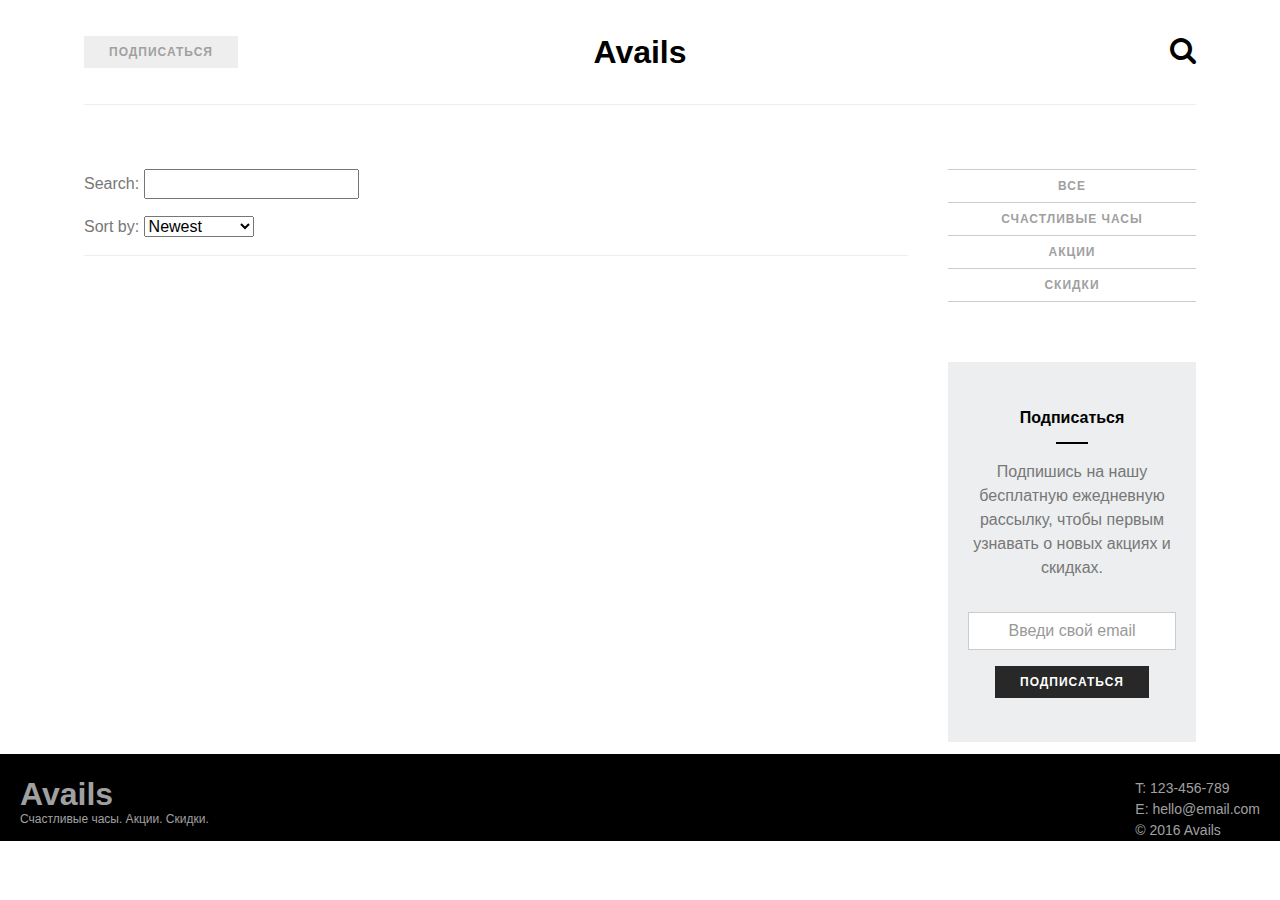
==== index.html @ d894968c "add angular, not working" ====
<!DOCTYPE html>
<html ng-app="availApp">
<head>
    <meta charset="utf-8">
    <link rel="stylesheet" href="css/normalize.css" type="text/css"/>
    <meta http-equiv="X-UA-Compatible" content="IE=edge">
    <meta name="viewport" content="width=device-width, initial-scale=1">
    <script src="bower_components/jquery/dist/jquery.js"></script>
    <script src="bower_components/angular/angular.js"></script>
    <script src="bower_components/angular-animate/angular-animate.js"></script>
    <script src="bower_components/angular-resource/angular-resource.js"></script>
    <script src="bower_components/angular-route/angular-route.js"></script>
    <script src="app.module.js"></script>
    <script src="app.config.js"></script>
    <!--<script src="app.animations.js"></script>-->
    <script src="core/core.module.js"></script>
    <script src="core/avail/avail.module.js"></script>
    <script src="core/avail/avail.service.js"></script>
    <script src="avail-list/avail-list.module.js"></script>
    <script src="avail-list/avail-list.component.js"></script>
    <script src="avail-detail/avail-detail.module.js"></script>
    <script src="avail-detail/avail-detail.component.js"></script>
    <script src="js/sticky_kit.js"></script>
    <title>Avails</title>
    <link rel="stylesheet" href="css/font-awesome.css" type="text/css">
    <link rel="stylesheet" href="css/style.css" type="text/css"/>
    <link rel="stylesheet" href="css/components.css" type="text/css">
    <script type="text/javascript" src="js/script.js"></script>
</head>
<body>



<div class="view-container">
    <div ng-view class="view-frame"></div>
</div>

<div class="site-search clearfix" id="search">
    <button type="button" class="close"></button>
    <div class="form-container">
        <div class="container">
            <div class="row">
                <form role="search" method="get" class="search-form">
                    <div class="input-group">
                        <input type="search" class="search-field" placeholder="Введите запрос" required>
                        <span class="input-group-btn">
                            <button type="submit" class="btn btn-primary btn-effect">
                                <span>Поиск</span>
                                <span><i class="fa fa-search fa-lg"></i></span>
                            </button>
                        </span>
                    </div>
                </form>
                <p>Введите ключевые слова для поиска и нажмите Enter</p>
            </div>
        </div>
    </div>
</div>

</body>
</html>
---- css/style.css ----
@import url(https://fonts.googleapis.com/css?family=Open+Sans:400,300,600,700&subset=latin,cyrillic);

body, html {
    font-family: 'Open Sans', sans-serif;
    font-size: 16px;
    font-weight: 400;
    line-height: 1.5;
    color: #777;
    margin: 0;
}

img {
    width: 100%;
    height: auto;
}

* {
    box-sizing: border-box;
}

.clearfix:before,
.clearfix:after {
    content: " "; /* 1 */
    display: table; /* 2 */
}

.clearfix:after {
    clear: both;
}

.header-list {
    display: block;
    list-style: none;
    margin: 36px 0;
    padding: 0;
    vertical-align: middle;
}

.header-list .subscribe, .header-list .site-search {
    display: inline-block;
    float: left;
    width: 50%;
    margin: 0;
}

.header-list .subscribe {
    text-align: left;
}

.header-list .site-search {
    text-align: right;

}

.header-list .site-description {
    display: none;
    float: left;
    width: 50%;
    margin: 0;
}

.header-list .site-description h2, div.site-description h2 {
    margin: 0;
    color: #000;
    font-weight: 700;
    font-size: 32px;
    line-height: 1;
}

div.site-description {
    display: block;
    margin: 0 auto;
}

.site-content, .site-header {
    margin: 20px auto 0;
    width: 90%
}

.container {
    padding: 0 20px;
}

.page-content {
    margin: 0 -20px;
}

.main {
    position: relative;
    min-height: 1px;
    padding: 0 20px;
    width: 100%;
    z-index: 1;
}

.main .post-archive {}
.main .post-archive-standart {}

.post-archive .post-standart {
    margin-bottom: 48px;
    border-bottom: 1px #eceeef solid;
    list-style: none;
}

.post-archive .post-standart, .header-content {
    display: block;
    text-align: center;
}

.post-standart h2 {
    font-weight: 700;
    font-size: 36px;
    line-height: 1;
    letter-spacing: -3px;
    color: #000;
    margin-bottom: 24px;
}

.post-standart h2:after {
    content: '';
    display: block;
    height: 2px;
    width: 48px;
    background: #000;
    margin: 16px auto 0;
}

.post-standart a {
    text-decoration: none;
    color: #000;
}

.post-standart .btn-primary, .post-standart .btn-primary:hover {
    color: #eee;
}

.post-standart a:hover {
    color: #888;
}

.post-header {}

.post-categories {
    font-family: 'Open Sans', sans-serif;
    font-weight: 400;
    font-size: 12px;
    line-height: 1.5;
    text-transform: uppercase;
    color: #A0A0A0;
    list-style: none;
    margin-bottom: 24px;
}

.post-categories li {
    display: inline-block;
}

.post-categories::before {
    content: '';
    vertical-align: middle;
    display: inline-block;
    width: 40px;
    margin-left: 8px;
    margin-right: 12px;
    height: 1px;
    background: #eceeef;
}

.post-meta {
    list-style: none;
    padding: 0;
    font-weight: 400;
    font-size: 12px;
    line-height: 1.5;
    text-transform: uppercase;
    color: #A0A0A0;
}

.post-meta li {
    display: inline-block;
}

.post-meta li:not(:last-child):after {
    content: '\b7';
    margin: 0 8px;
}

.post-meta .views-text {
    display: none;
}

.post-meta i {
    display: inline;
}

.post-media {
    position: relative;
    margin: 48px 0;
}

.post-description {}

.post-footer {}
.post-share {
    display: inline-block;
    line-height: 1;
}

.post-share .title-share {
    display: inline-block;
    margin: 0 16px 0;
    color: #bababa;
    text-transform: uppercase;
    letter-spacing: 1px;
}

.post-share .title-share span {
    margin-right: 16px;
}

.post-share .share-buttons {
    display: inline-block;
    list-style-type: none;
    padding: 0;
    margin: 0 0 48px 0;
}

.post-share .share-buttons a:hover {
    color: #000;
}

.post-share .share-buttons li {
    display: inline-block;
    margin-right: 16px;
}

.post-share .share-buttons a {
    color: #bababa;

}

.sidebar {
    display: block;
    position: relative;
    min-height: 1px;
    padding: 0 20px;
    width: 100%;

}

.sidebar .filter-list {
    display: block;
    list-style: none;
    text-align: left;
    margin: 0 0 24px;
    padding: 0;
}

.sidebar .filter-list li {
    width: 100%;
    display: inline-block;
}

.sidebar .filter-list li {
    border-top: 1px solid #ccc;
}

.sidebar .filter-list li:last-child {
    border-bottom: 1px solid #ccc;
}



.subscribe-widget {
    display: none;
    background-color: #eceeef;
    text-align: center;
    padding: 44px 20px;
    margin: 60px 0;
}

.subscribe-widget .widget-title h4 {
    font-weight: 600;
    color: #000;
    text-transform: capitalize;
    margin: 0 auto 16px;
}

.subscribe-widget .widget-title h4:after {
    content: '';
    height: 2px;
    width: 32px;
    display: block;
    background-color: #000;
    margin: 12px auto 0px;
}

.subscribe-widget .widget-content {
    margin: 16px auto;
}

.subscribe-widget .widget-content p {
    font-size: 16px;
    font-weight: 400;
    line-height: 1.5;
    margin-bottom: 32px;
}


.site-footer {
    background-color: #000;
    color: #A0A0A0;
    margin-top: -48px;
}

.site-footer .footer-wrapper {
    display: block;

    padding: 24px 0 0;
}

.site-footer .site-logo {
    margin: 0;
    padding: 0;
    display: inline-block;
}

.site-footer .site-logo h2 {
    font-size: 32px;
    line-height: 1;
    font-weight: 700;
    color: #A0A0A0;
    padding: 0;
    margin: 0;
}

.site-footer .site-logo p {
    padding: 0;
    margin: 0;
    font-size: 12px;
}

.site-footer .contact-info {
    float: right;
    display: block;
}

.site-footer .contact-info .contact-list {
    padding: 0;
    margin: 0;
    list-style: none;
    font-size: 14px;
}

.footer-subscribe {
    display: block;
    padding: 48px 0;
    text-align: center;
}

.footer-subscribe .subscribe-container {
    padding: 0 0 48px;
    margin: 0 auto;
    border-bottom: 1px solid #777;
}

.footer-subscribe h2 {
    color: #fff;
    font-weight: 700;
    font-size: 32px;
    line-height: 1;
    text-transform: capitalize;
}

.footer-subscribe .subscribe-message {
    font-size: 18px;
    margin: 0 auto 16px;
}

.input-group {
    position: relative;
    display: block;
    margin-top: 32px;
}

.input-group .form-control {
    width: 56%;
    max-width: 290px;
}

.input-group-btn button {
    margin-left: -4px;
    line-height: 25px;
}

.footer-subscribe button.btn-effect:hover span:last-child {
    transform: translateY(-150%) translateX(-50%);
}

#search {
    position: fixed;
    top: 0;
    right: 0;
    bottom: 0;
    left: 0;
    background: white;
    -webkit-animation: fade-zoom-in .3s forwards;
    -o-animation: fade-zoom-in .3s forwards;
    animation: fade-zoom-in .3s forwards;
    display: none;
    z-index: 9999;
    -webkit-backface-visibility: hidden;
}

#search .close {
    position: fixed;
    font-size: 28px;
    top: 48px;
    right: 48px;
    opacity: 1;
    border: none;
    background: transparent;
    color: black;
    text-shadow: none;
}

#search .close:after {
    content: '\f00d';
    font-family: 'FontAwesome';
}

#search.open {
    display: block;
}

#search .form-container {
    position: fixed;
    left: 0;
    right: 0;
    top: 40%;
    margin-top: -32px;
}

#search input[type="search"] {
    color: #000;
    background: transparent;
    font-size: 32px;
    border: none;
    width: 100%;
    padding: 8px 12px;
    overflow: hidden;
    outline: none;
    max-width: 560px;
}

input::-webkit-input-placeholder {
    color: #000000;
    text-align: center;
}
input::-moz-placeholder { /* Firefox 19+ */
    color: #000000;
    text-align: center;
}
input:-ms-input-placeholder {
    color: #000000;
    text-align: center;
}
input:-moz-placeholder { /* Firefox 18- */
    color: #000000;
    text-align: center;
}


button.close {
    padding: 0;
    cursor: pointer;
    -webkit-appearance: none;
}

.close {
    float: right;
    font-weight: 700;
    line-height: 1;

}

.row {
    text-align: center;
}

.site-search .input-group button {
    position: absolute;
    display: none;
}

@media (min-width: 768px) {

    .header-list .site-description {
        display: inline-block;
    }

    div.site-description {
        display: none;
    }

    .header-list .subscribe, .header-list .site-search {
        width: 25%;
    }

    .sidebar .filter-list {
        margin: 0 0 24px;
    }

    .post-standart h2 {
        font-size: 48px;
    }

    .post-meta .views-text {
        display: inline;
    }

    .post-meta i {
        display: none;
    }

    .sidebar .filter-list li {
        width: 25%;
        float: left;
        border: 1px solid #ccc;
    }

    .sidebar .filter-list li:not(:last-child) {
        border-right: none;
    }

    .sidebar .filter-list a {
        padding-left: 0;
        padding-right: 0;
    }
}

@media (min-width: 992px) {
    #search input[type="search"] {
        font-weight: 700;
        font-size: 68px;
        letter-spacing: -4px;
    }
}

@media (min-width: 1200px) {

    .header-content {
        margin-bottom: 48px;
        border-bottom: 1px #eceeef solid;
    }

    .subscribe-widget {
        display: block;
    }

    .sidebar {
        display: inline-block;
        position: relative;
        width: 25%;
    }

    .sidebar .sidebar-wrapper {
        border: none;
        margin: 16px auto;
        background: white;
    }

    .sidebar .filter-list li {
        width: 100%;
        float: none;
        border-right: none;
        border-left: none;
    }

    .sidebar .filter-list li:not(:last-child) {
        border-bottom: none;
    }

    .main {
        float: left;
        width: 75%;
    }

    .footer-subscribe {
        display: none;
    }
}
---- css/components.css ----
html {
    -ms-text-size-adjust: 100%;
    -webkit-text-size-adjust: 100%;
}

body {
    margin: 0;
}

a {
    background-color: transparent;
}

a:active,a:hover {
    outline: 0;
}

@media print {
    *,:after,:before {
        text-shadow: none !important;
        box-shadow: none !important;
    }

    a,a:visited {
        text-decoration: underline;
    }
}

html {
    box-sizing: border-box;
}

*,:after,:before {
    box-sizing: inherit;
}

@-moz-viewport {
    width: device-width;
}

@-ms-viewport {
    width: device-width;
}

@-o-viewport {
    width: device-width;
}

@-webkit-viewport {
    width: device-width;
}

@viewport {
    width: device-width;
}

html {
    font-size: 16px;
    -webkit-tap-highlight-color: transparent;
}

body {
    font-family: Helvetica Neue,Helvetica,Arial,sans-serif;
    font-size: 1rem;
    line-height: 1.5;
    color: #777;
    background-color: #fff;
}

a {
    color: #06f;
}

a,a:focus,a:hover {
    text-decoration: none;
}

a:focus,a:hover {
    color: #000;
}

a:focus {
    outline: thin dotted;
    outline: 5px auto -webkit-focus-ring-color;
    outline-offset: -2px;
}

a {
    touch-action: manipulation;
}

.form-control::placeholder {
    color: #999;
    opacity: 1;
}

.form-control:focus {
    border: 1px solid #777 !important;
    outline: none;
}

.email {
    width: 100%;
    font-size: 16px;
    line-height: 1.5;
    padding: 6px 12px;
    color: #777;
    background-color: #fff;
    border: 1px solid #ccc;
}

.btn {
    display: inline-block;
    font-weight: 400;
    text-align: center;
    white-space: nowrap;
    vertical-align: middle;
    cursor: pointer;
    user-select: none;
    border: 1px solid transparent;
    padding: .375rem 1.5rem;
    font-size: 1rem;
    line-height: 1.5;
}

.btn:active:focus,.btn:focus {
    outline: thin dotted;
    outline: 5px auto -webkit-focus-ring-color;
    outline-offset: -2px;
}

.btn:focus,.btn:hover {
    text-decoration: none;
}

.btn:active {
    background-image: none;
    outline: 0;
}

.btn:disabled {
    cursor: not-allowed;
    opacity: .65;
}

.btn-primary {
    color: #fff;
    background-color: #282828;
    border-color: #06f;
    letter-spacing: 1px;
    text-transform: uppercase;
    font-size: 12px;
    font-weight: 600;
}

.btn-primary:focus,.btn-primary:hover {
    color: #fff;
    background-color: #000;
    border-color: #004ec2;
}

.btn-primary:active {
    color: #fff;
    background-color: #000;
    border-color: #004ec2;

}

.btn-primary:active:focus,.btn-primary:active:hover {
    color: #fff;
    background-color: #000;
    border-color: #003380;
}

.btn-primary:disabled:focus,.btn-primary:disabled:hover {
    background-color: #06f;
    border-color: #06f;
}

.btn-secondary {
    color: #a0a0a0;
    background-color: #eee;
    border-color: #ccc;
    letter-spacing: 1px;
    text-transform: uppercase;
    font-size: 12px;
    font-weight: 600;
}

.btn-secondary:focus,.btn-secondary:hover {
    color: #2c2f30;
    background-color: #e6e6e6;
    border-color: #adadad;
}

.btn-secondary:active {
    color: #2c2f30;
    background-color: #e6e6e6;
    border-color: #adadad;
    background-image: none;
}

.btn-secondary:active:focus,.btn-secondary:active:hover {
    color: #2c2f30;
    background-color: #d4d4d4;
    border-color: #8c8c8c;
}

.btn-secondary:disabled:focus,.btn-secondary:disabled:hover {
    background-color: #fff;
    border-color: #ccc;
}

.btn-search {
    color: #000;
    font-size: 28px;
    padding: 8px 12px;
    line-height: 1;
    margin-right: -12px;
}

.btn-search:hover {
    color: #A0A0A0;
}


.filter-btn {
    color: #a0a0a0;
    background-color: #fff;
    letter-spacing: 1px;
    text-transform: uppercase;
    font-size: 12px;
    font-weight: 600;
    width: 100%;
    position: relative;
}

.filter-btn:hover {
    left: 0;
    background-color: #eee;
    color: #2c2f30;
    transition: all .5s ease;
}

.filter-btn:focus {
    background-color: #e6e6e6;
}

.filter-btn:active {
    background-color: #d4d4d4;
}


a {
    -webkit-transition: all .2s ease;
    -o-transition: all .2s ease;
    transition: all .2s ease;
}


.btn {
    border-color: transparent;
}

.btn:focus,
.btn:hover {
    border-color: transparent;
}

.btn-effect {
    border-color: transparent;
    overflow: hidden;
    display: inline-block;
    position: relative;
}

.btn-effect span {
    display: block;
    -webkit-transition: all .2s ease;
    -o-transition: all .2s ease;
    transition: all .2s ease;
}

.btn-effect span:first-child {
    -webkit-transform: translate(0);
    -ms-transform: translate(0);
    -o-transform: translate(0);
    transform: translate(0);
}

.btn-effect span:last-child {
    -webkit-transform: translateY(200%) translateX(-50%);
    -ms-transform: translateY(200%) translateX(-50%);
    -o-transform: translateY(200%) translateX(-50%);
    transform: translateY(200%) translateX(-50%);
    position: absolute;
    left: 50%;
}

.btn-effect:hover span:first-child {
    -webkit-transform: translateY(-200%);
    -ms-transform: translateY(-200%);
    -o-transform: translateY(-200%);
    transform: translateY(-200%);
}

.btn-effect:hover span:last-child {
    -webkit-transform: translateY(-100%) translateX(-50%);
    -ms-transform: translateY(-100%) translateX(-50%);
    -o-transform: translateY(-100%) translateX(-50%);
    transform: translateY(-100%) translateX(-50%);
}

.btn-effect .icon {
    font-size: 1rem;
    display: inline-block;
    vertical-align: middle;
}

::-moz-selection {
    background: #2c2f30;
    color: white;
}

::selection {
    background: #2c2f30;
    color: white;
}

::-moz-selection {
    background: #2c2f30;
    color: white;
}

.post-more {
    margin: 2rem 0;
}
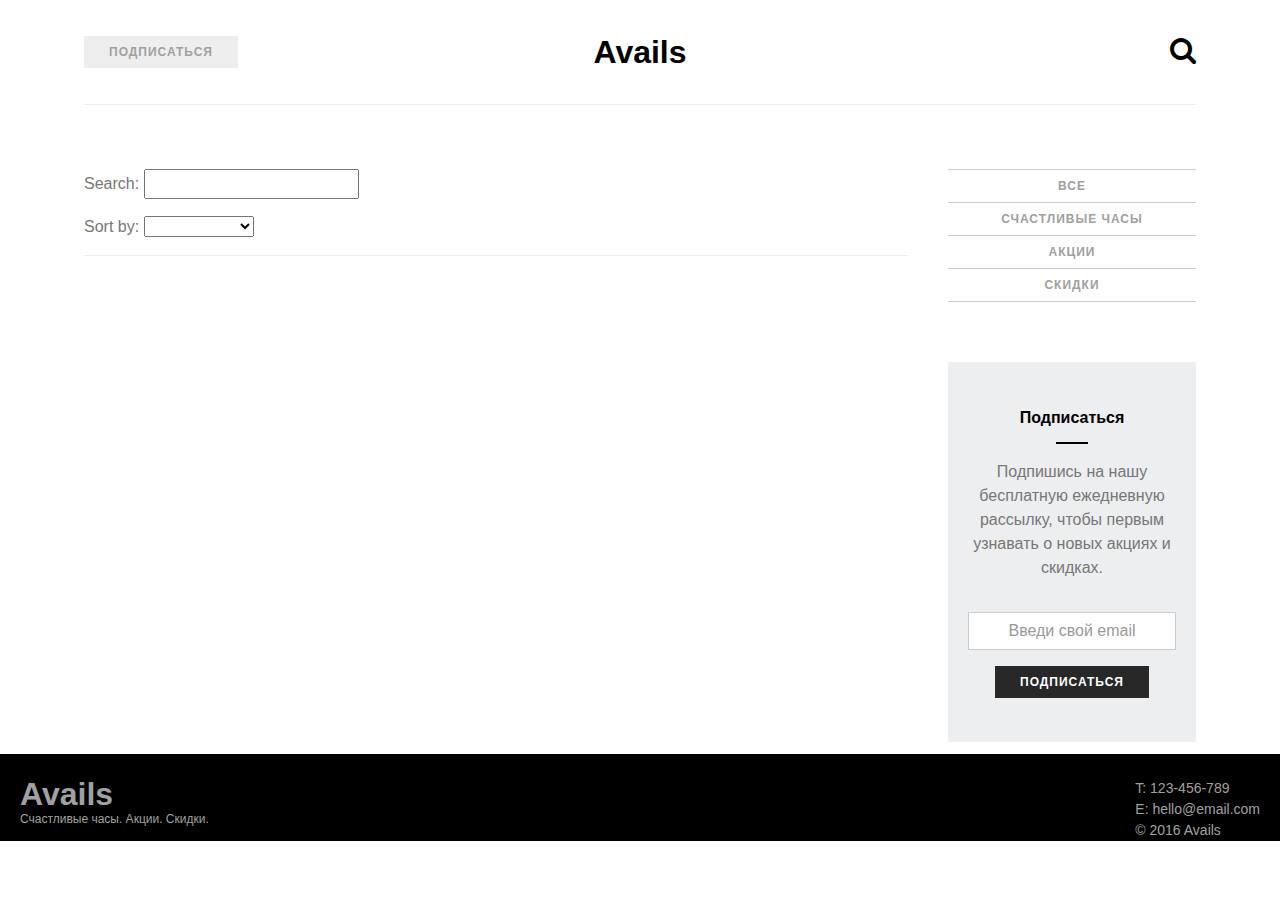
==== commit 199920a7: "still not working" ====
--- a/index.html
+++ b/index.html
@@ -29,11 +29,150 @@
 </head>
 <body>
 
-
-
-<div class="view-container">
-    <div ng-view class="view-frame"></div>
+<div class="container-fluid">
+    <header class="site-header">
+        <div class="container">
+            <div class="header-content">
+                <div class="site-description">
+                    <div>
+                        <a href="#">
+                            <h2>Avails</h2>
+                        </a>
+                    </div>
+                </div>
+                <ul class="header-list clearfix">
+                    <li class="subscribe">
+                        <div>
+                            <a href="#" class="btn btn-secondary btn-effect">
+                                <span>Подписаться</span>
+                                <span><i class="fa fa-envelope-o fa-lg"></i></span>
+                            </a>
+                        </div>
+                    </li>
+                    <li class="site-description">
+                        <div>
+                            <a href="#">
+                                <h2>Avails</h2>
+                            </a>
+                        </div>
+                    </li>
+                    <li class="site-search">
+                        <div>
+                            <a href="#search" class="btn-search">
+                                <i class="fa fa-search"></i>
+                            </a>
+                        </div>
+                    </li>
+                </ul>
+
+            </div>
+        </div>
+    </header>
+
+
+    <div class="site-content">
+        <div class="container">
+            <div class="page-content clearfix">
+                <div class="sidebar" style="z-index: 2">
+                    <div class="sidebar-wrapper" style="background: white;">
+                        <ul class="filter-list clearfix">
+                            <li>
+                                <a href="#" class="btn filter-btn">Все</a>
+                            </li>
+                            <li>
+                                <a href="#" class="btn filter-btn">Счастливые часы</a>
+                            </li>
+                            <li>
+                                <a href="#" class="btn filter-btn">Акции</a>
+                            </li>
+                            <li>
+                                <a href="#" class="btn filter-btn">Скидки</a>
+                            </li>
+                        </ul>
+                        <div class="subscribe-widget">
+                            <div class="widget-title">
+                                <h4>Подписаться</h4>
+                            </div>
+                            <form method="post">
+                                <div class="widget-content">
+                                    <p>Подпишись на нашу бесплатную ежедневную рассылку, чтобы первым узнавать о новых акциях и скидках.</p>
+                                    <input type="text" class="form-control email" placeholder="Введи свой email">
+                                </div>
+                                <button type="submit" class="btn btn-primary btn-effect">
+                                    <span>Подписаться</span>
+                                    <span><i class="fa fa-envelope-o fa-lg"></i></span>
+                                </button>
+                            </form>
+                        </div>
+                    </div>
+                </div>
+                <div class="main">
+                    <div class="post-archive">
+                        <div class="post-archive-standart">
+                            <p>
+                                Search:
+                                <input ng-model="$ctrl.query" />
+                            </p>
+
+                            <p>
+                                Sort by:
+                                <select ng-model="$ctrl.orderProp">
+                                    <option value="name">Alphabetical</option>
+                                    <option value="age">Newest</option>
+                                </select>
+                            </p>
+
+
+                            <div class="view-container">
+                                <div ng-view class="view-frame"></div>
+                            </div>
+
+                        </div>
+                    </div>
+                </div>
+
+            </div>
+        </div>
+    </div>
+
+    <footer class="site-footer">
+        <div class="container">
+            <div class="footer-subscribe">
+                <div class="subscribe-container">
+                    <h2>Подписаться</h2>
+                    <p class="subscribe-message">Подпишись на нашу бесплатную ежедневную рассылку, чтобы первым узнавать о
+                        новых акциях и скидках. Никакого спама, только лучшие предложения.</p>
+                    <form method="post">
+                        <div class="input-group">
+                            <input type="text" class="form-control email" placeholder="Введи свой email">
+                            <span class="input-group-btn">
+                            <button type="submit" class="btn btn-primary btn-effect">
+                                <span>Подписаться</span>
+                                <span class="fa fa-envelope-o fa-lg"></span>
+                            </button>
+                        </span>
+                        </div>
+                    </form>
+                </div>
+            </div>
+            <div class="footer-wrapper clearfix">
+                <div class="site-logo">
+                    <h2>Avails</h2>
+                    <p>Счастливые часы. Акции. Скидки.</p>
+                </div>
+                <div class="contact-info">
+                    <ul class="contact-list">
+                        <li>T: 123-456-789</li>
+                        <li>E: hello@email.com</li>
+                        <li>&copy; 2016 Avails</li>
+                    </ul>
+                </div>
+            </div>
+        </div>
+    </footer>
 </div>
+
+
 
 <div class="site-search clearfix" id="search">
     <button type="button" class="close"></button>
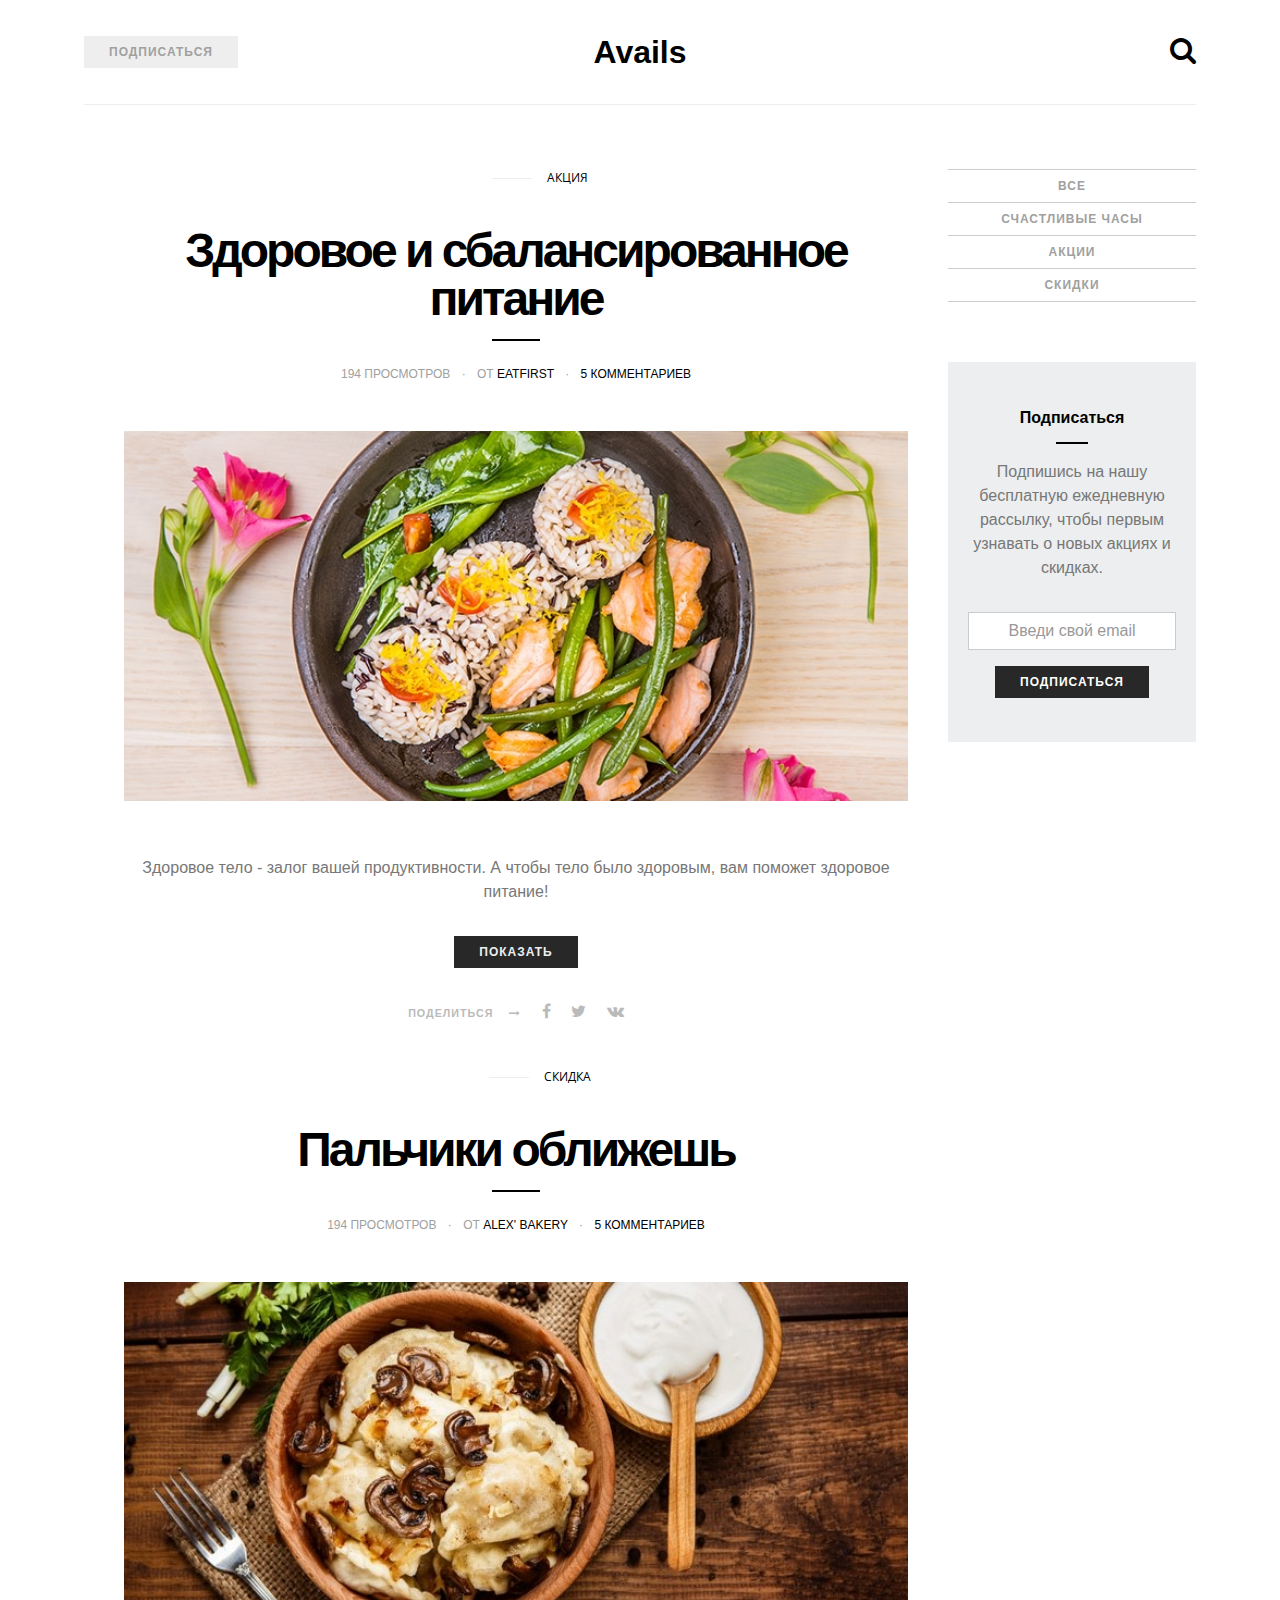
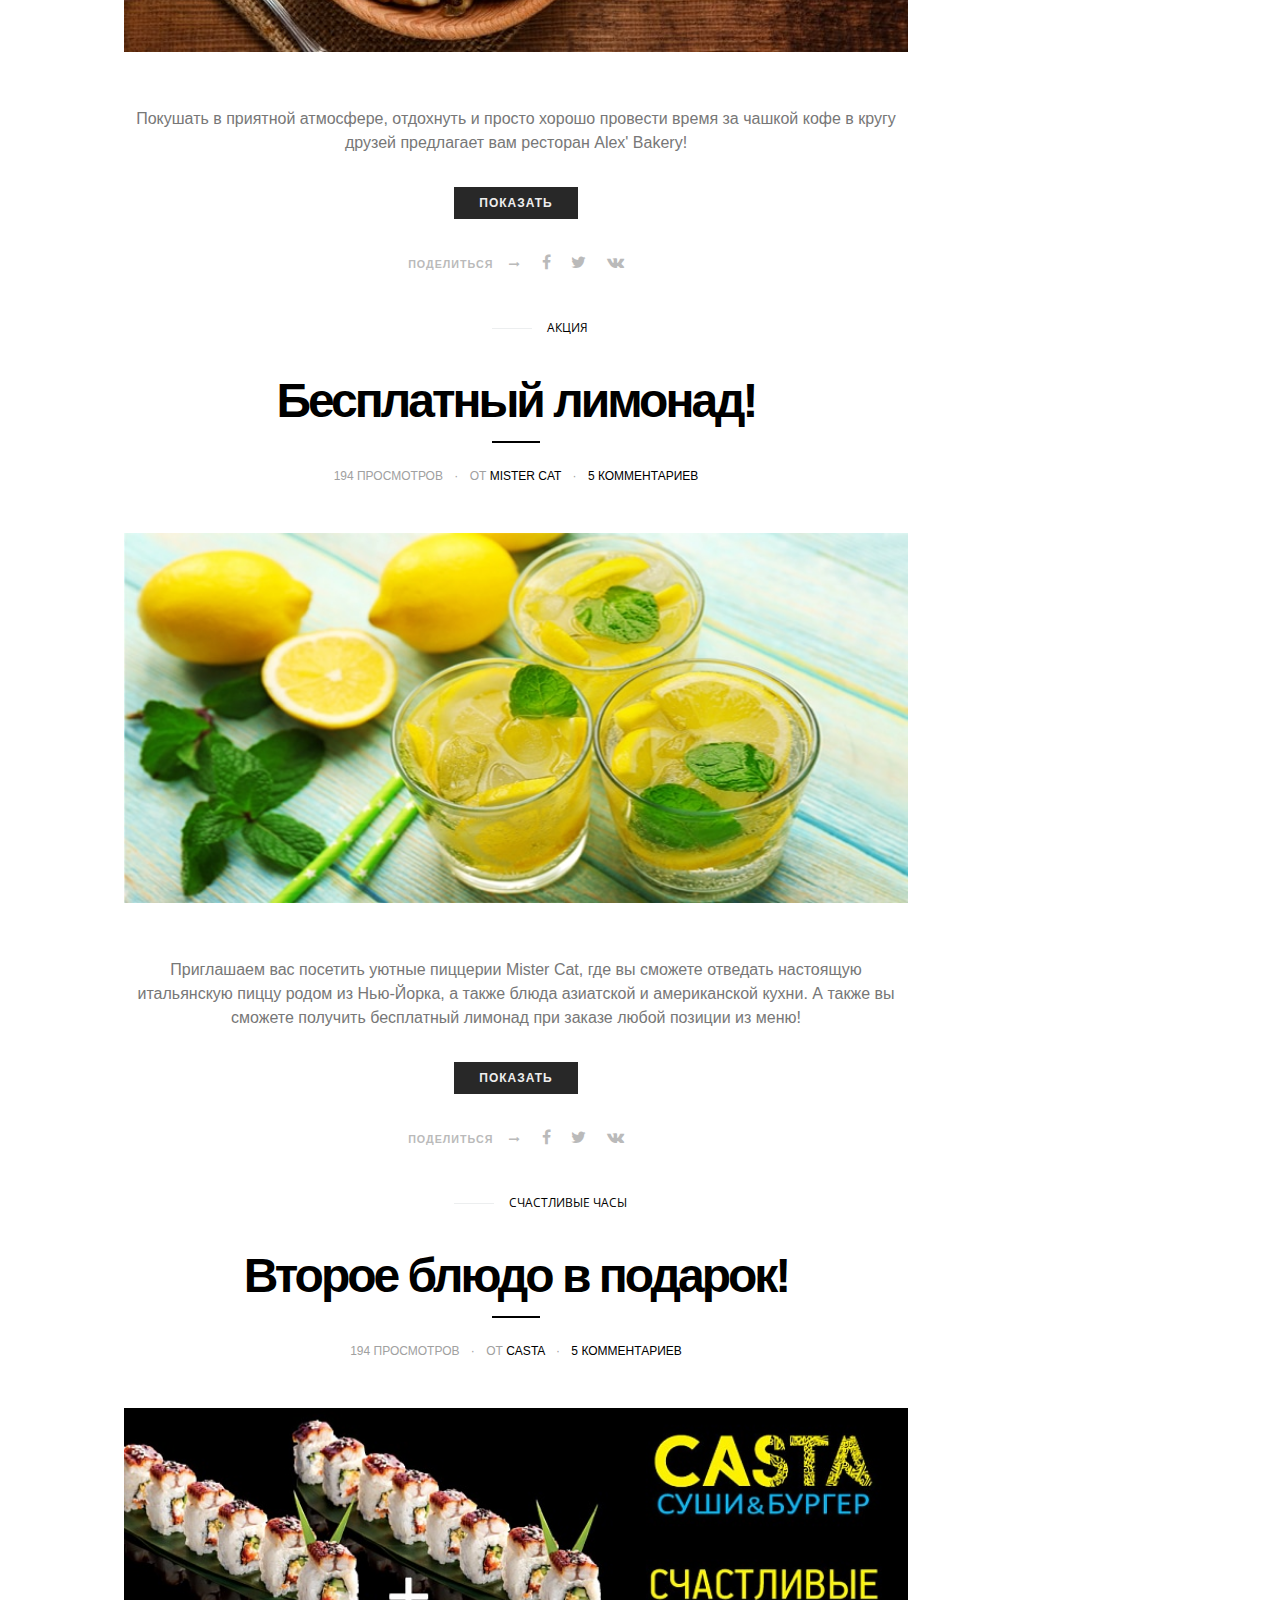
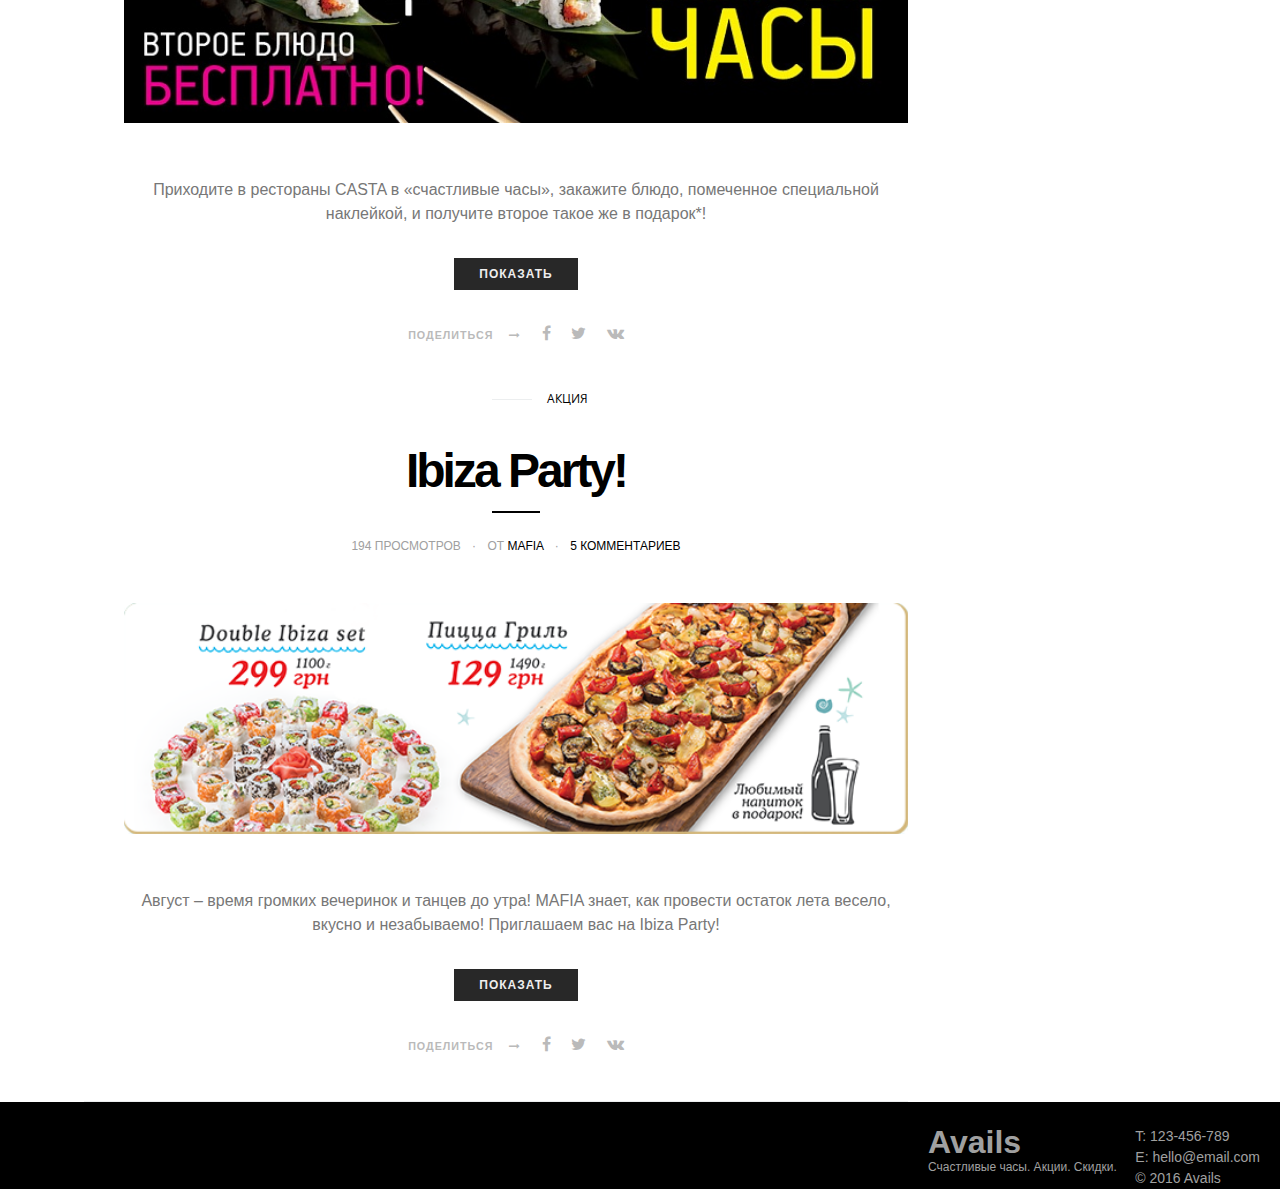
==== commit 94a936f6: "its working, miracle" ====
--- a/index.html
+++ b/index.html
@@ -29,148 +29,6 @@
 </head>
 <body>
 
-<div class="container-fluid">
-    <header class="site-header">
-        <div class="container">
-            <div class="header-content">
-                <div class="site-description">
-                    <div>
-                        <a href="#">
-                            <h2>Avails</h2>
-                        </a>
-                    </div>
-                </div>
-                <ul class="header-list clearfix">
-                    <li class="subscribe">
-                        <div>
-                            <a href="#" class="btn btn-secondary btn-effect">
-                                <span>Подписаться</span>
-                                <span><i class="fa fa-envelope-o fa-lg"></i></span>
-                            </a>
-                        </div>
-                    </li>
-                    <li class="site-description">
-                        <div>
-                            <a href="#">
-                                <h2>Avails</h2>
-                            </a>
-                        </div>
-                    </li>
-                    <li class="site-search">
-                        <div>
-                            <a href="#search" class="btn-search">
-                                <i class="fa fa-search"></i>
-                            </a>
-                        </div>
-                    </li>
-                </ul>
-
-            </div>
-        </div>
-    </header>
-
-
-    <div class="site-content">
-        <div class="container">
-            <div class="page-content clearfix">
-                <div class="sidebar" style="z-index: 2">
-                    <div class="sidebar-wrapper" style="background: white;">
-                        <ul class="filter-list clearfix">
-                            <li>
-                                <a href="#" class="btn filter-btn">Все</a>
-                            </li>
-                            <li>
-                                <a href="#" class="btn filter-btn">Счастливые часы</a>
-                            </li>
-                            <li>
-                                <a href="#" class="btn filter-btn">Акции</a>
-                            </li>
-                            <li>
-                                <a href="#" class="btn filter-btn">Скидки</a>
-                            </li>
-                        </ul>
-                        <div class="subscribe-widget">
-                            <div class="widget-title">
-                                <h4>Подписаться</h4>
-                            </div>
-                            <form method="post">
-                                <div class="widget-content">
-                                    <p>Подпишись на нашу бесплатную ежедневную рассылку, чтобы первым узнавать о новых акциях и скидках.</p>
-                                    <input type="text" class="form-control email" placeholder="Введи свой email">
-                                </div>
-                                <button type="submit" class="btn btn-primary btn-effect">
-                                    <span>Подписаться</span>
-                                    <span><i class="fa fa-envelope-o fa-lg"></i></span>
-                                </button>
-                            </form>
-                        </div>
-                    </div>
-                </div>
-                <div class="main">
-                    <div class="post-archive">
-                        <div class="post-archive-standart">
-                            <p>
-                                Search:
-                                <input ng-model="$ctrl.query" />
-                            </p>
-
-                            <p>
-                                Sort by:
-                                <select ng-model="$ctrl.orderProp">
-                                    <option value="name">Alphabetical</option>
-                                    <option value="age">Newest</option>
-                                </select>
-                            </p>
-
-
-                            <div class="view-container">
-                                <div ng-view class="view-frame"></div>
-                            </div>
-
-                        </div>
-                    </div>
-                </div>
-
-            </div>
-        </div>
-    </div>
-
-    <footer class="site-footer">
-        <div class="container">
-            <div class="footer-subscribe">
-                <div class="subscribe-container">
-                    <h2>Подписаться</h2>
-                    <p class="subscribe-message">Подпишись на нашу бесплатную ежедневную рассылку, чтобы первым узнавать о
-                        новых акциях и скидках. Никакого спама, только лучшие предложения.</p>
-                    <form method="post">
-                        <div class="input-group">
-                            <input type="text" class="form-control email" placeholder="Введи свой email">
-                            <span class="input-group-btn">
-                            <button type="submit" class="btn btn-primary btn-effect">
-                                <span>Подписаться</span>
-                                <span class="fa fa-envelope-o fa-lg"></span>
-                            </button>
-                        </span>
-                        </div>
-                    </form>
-                </div>
-            </div>
-            <div class="footer-wrapper clearfix">
-                <div class="site-logo">
-                    <h2>Avails</h2>
-                    <p>Счастливые часы. Акции. Скидки.</p>
-                </div>
-                <div class="contact-info">
-                    <ul class="contact-list">
-                        <li>T: 123-456-789</li>
-                        <li>E: hello@email.com</li>
-                        <li>&copy; 2016 Avails</li>
-                    </ul>
-                </div>
-            </div>
-        </div>
-    </footer>
-</div>
 
 
 
@@ -196,5 +54,9 @@
     </div>
 </div>
 
+<div class="view-container">
+    <div ng-view class="view-frame"></div>
+</div>
+
 </body>
 </html>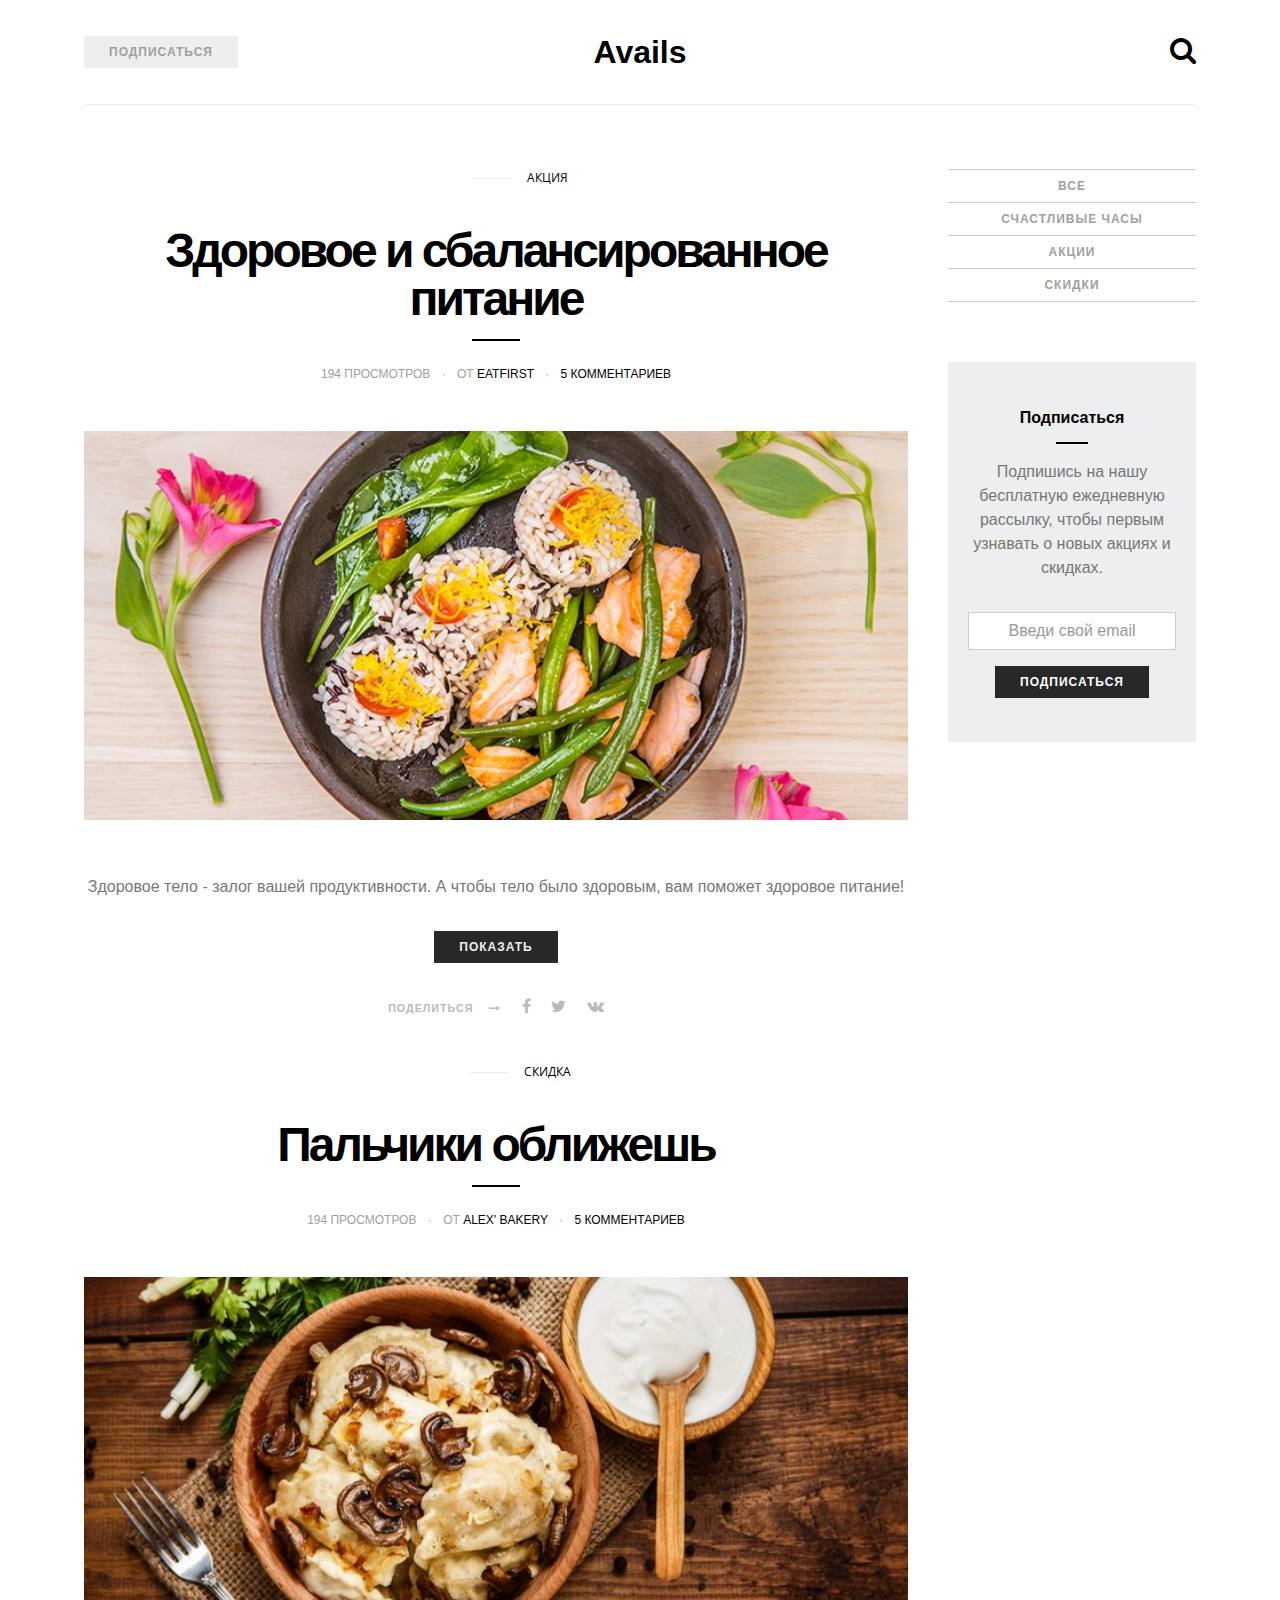
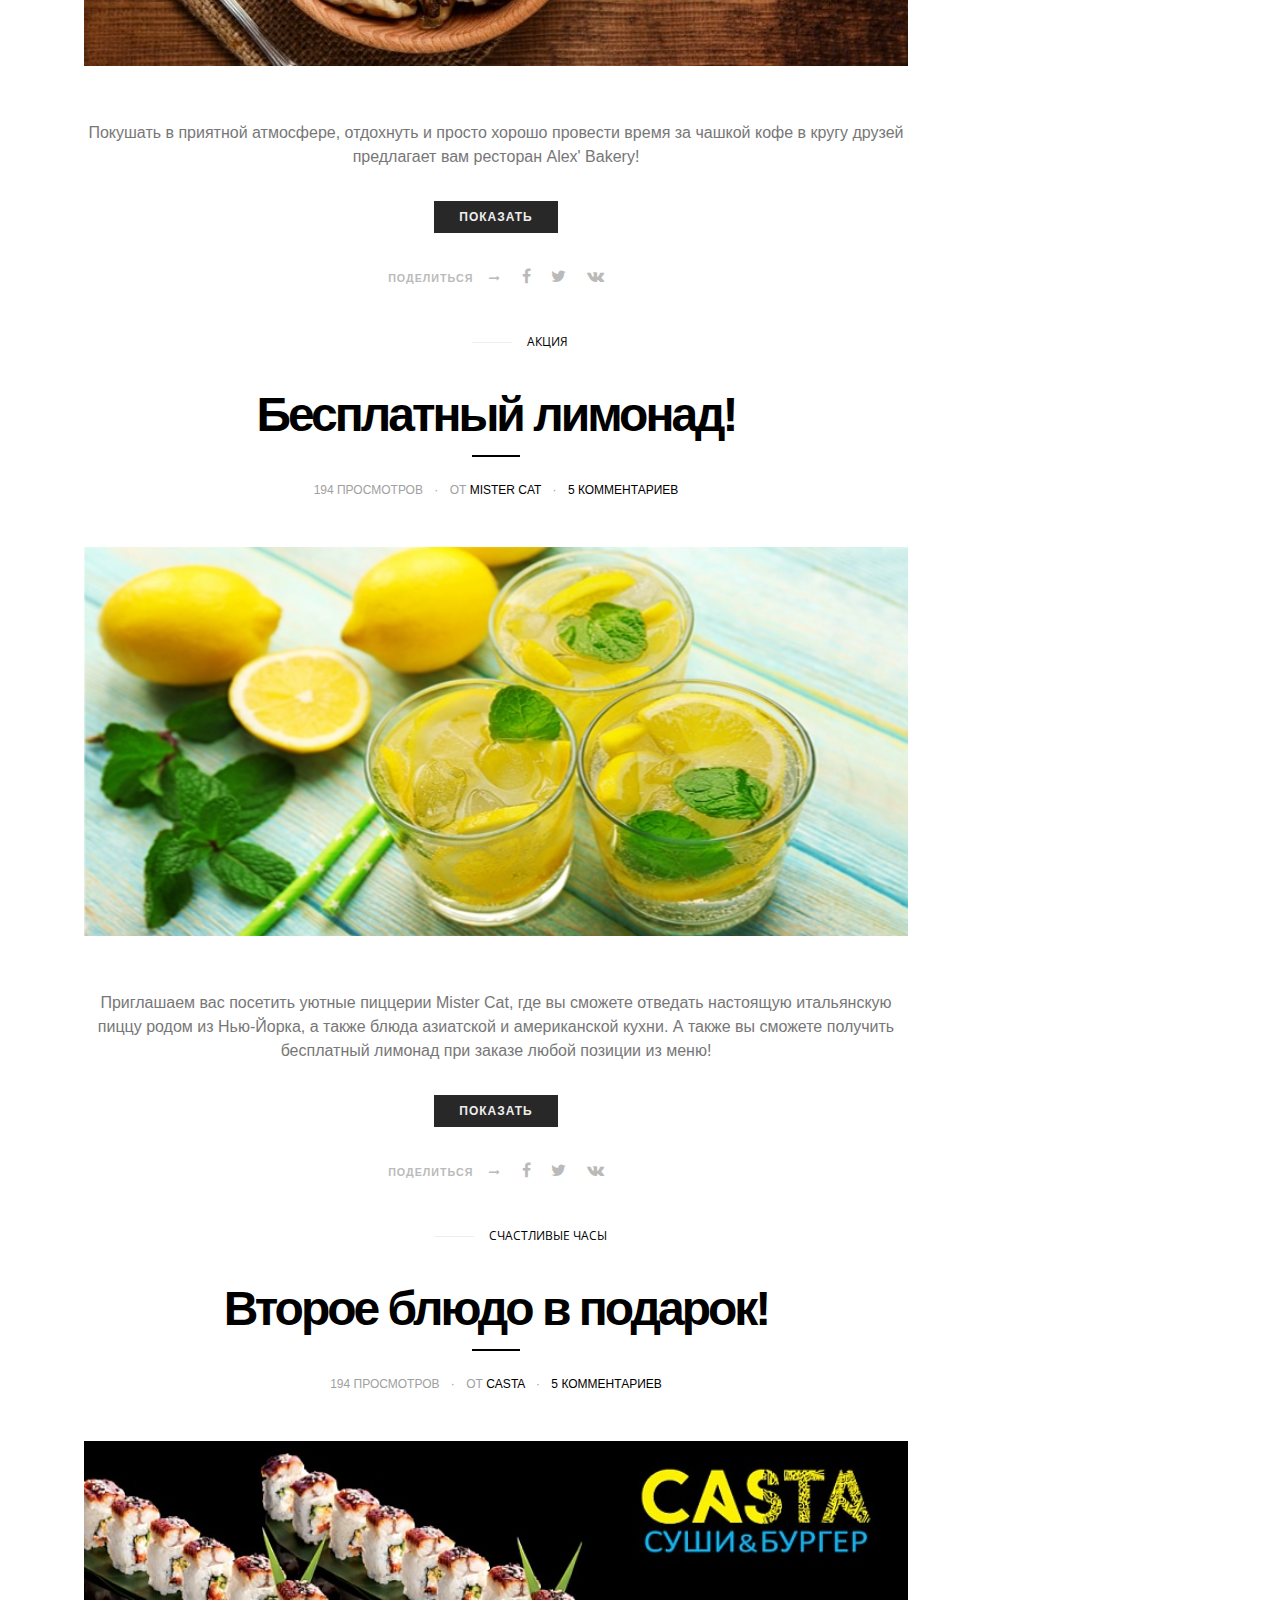
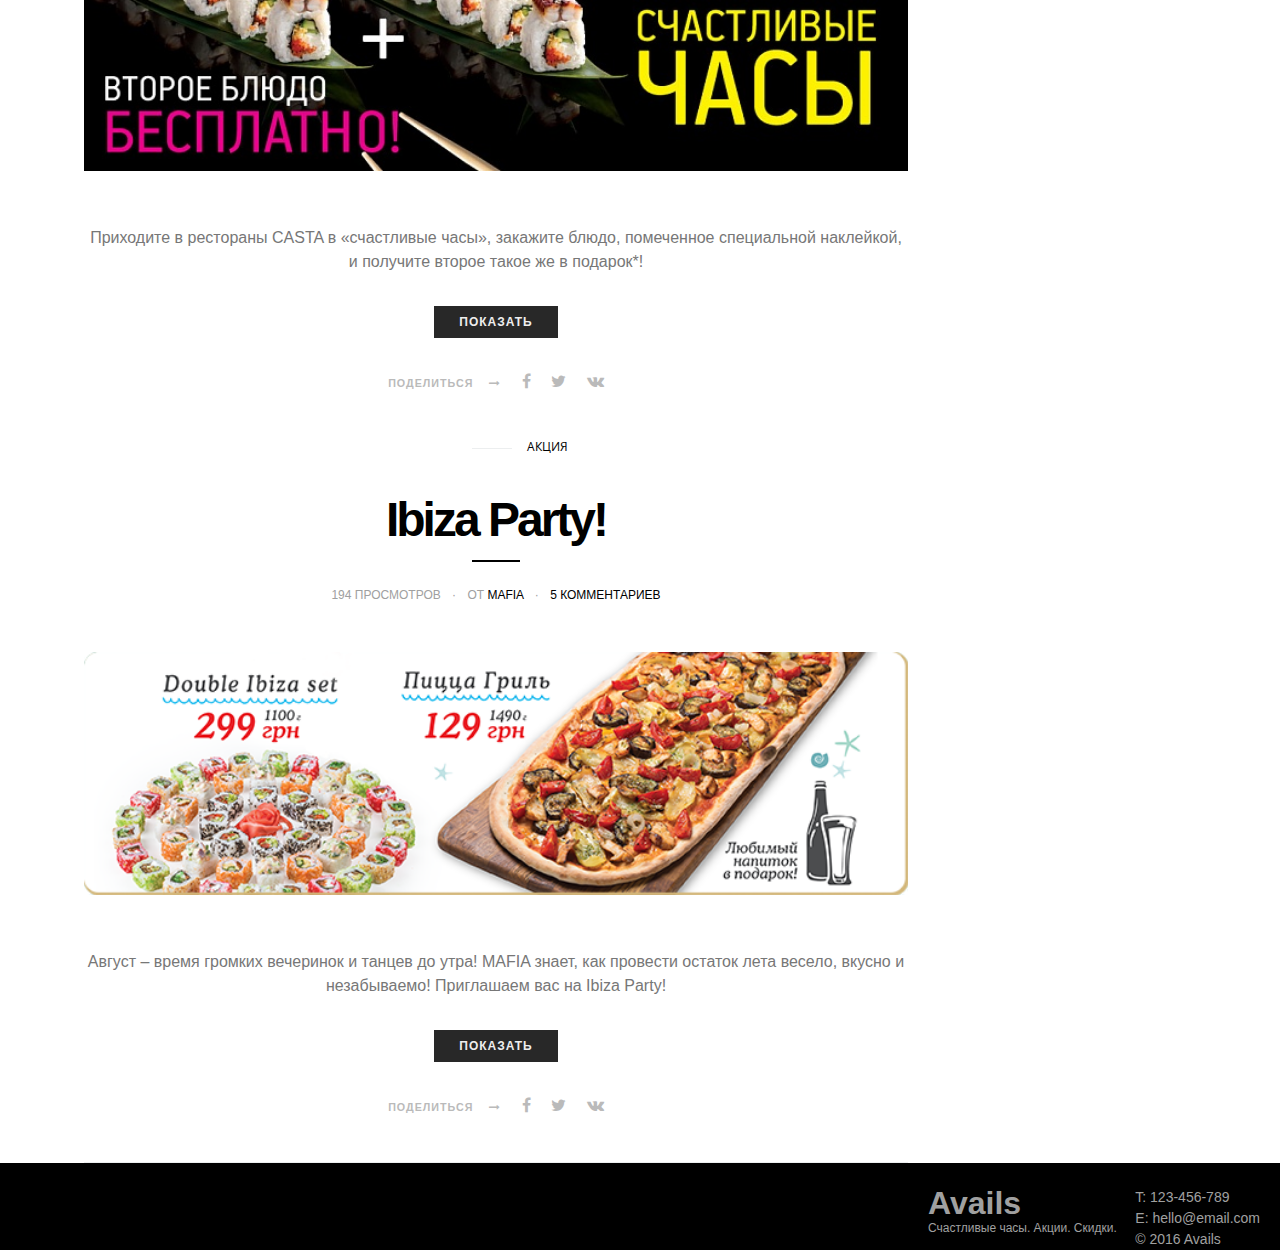
==== commit ff22167c: "set filters by type and company name" ====
--- a/index.html
+++ b/index.html
@@ -14,6 +14,7 @@
     <script src="app.config.js"></script>
     <!--<script src="app.animations.js"></script>-->
     <script src="core/core.module.js"></script>
+    <!--<script src="core/checktype/checktype.filter.js"></script>-->
     <script src="core/avail/avail.module.js"></script>
     <script src="core/avail/avail.service.js"></script>
     <script src="avail-list/avail-list.module.js"></script>
--- a/css/style.css
+++ b/css/style.css
@@ -105,6 +105,7 @@
 .post-archive .post-standart, .header-content {
     display: block;
     text-align: center;
+    padding: 0;
 }
 
 .post-standart h2 {
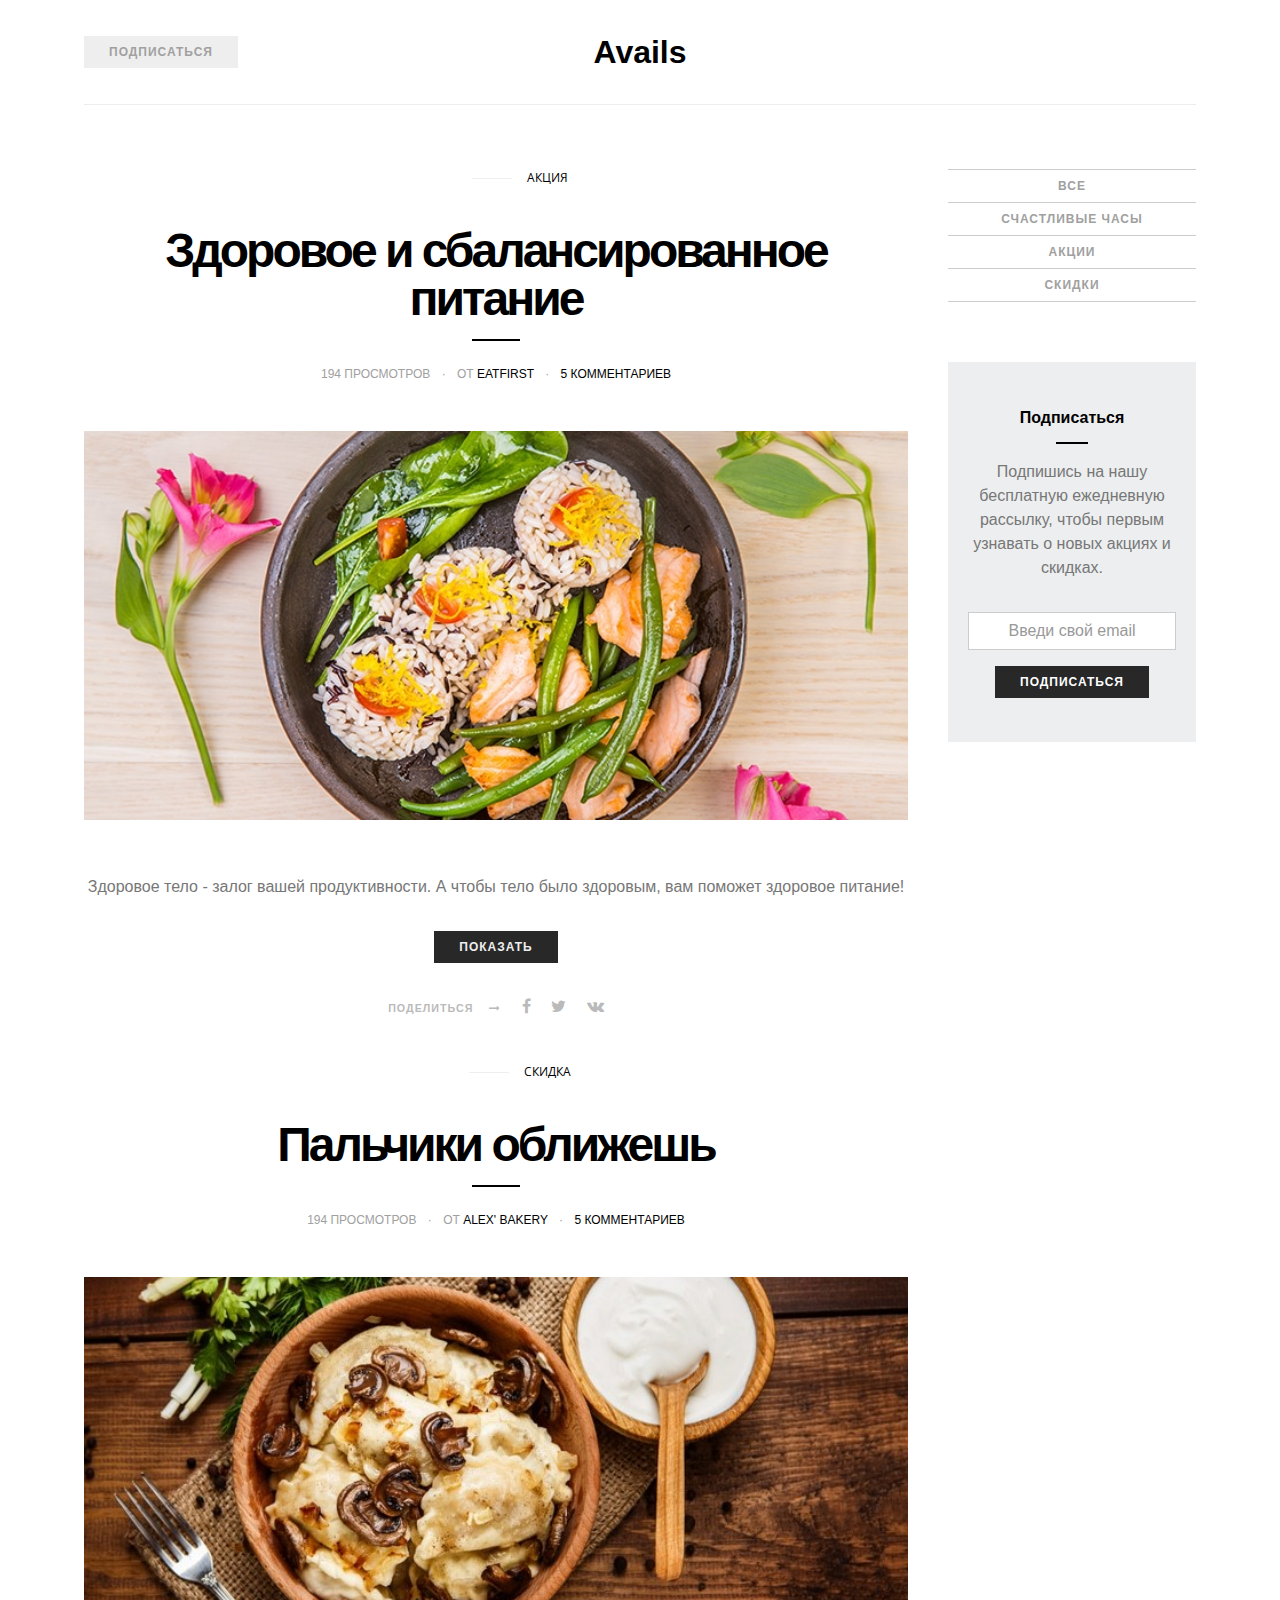
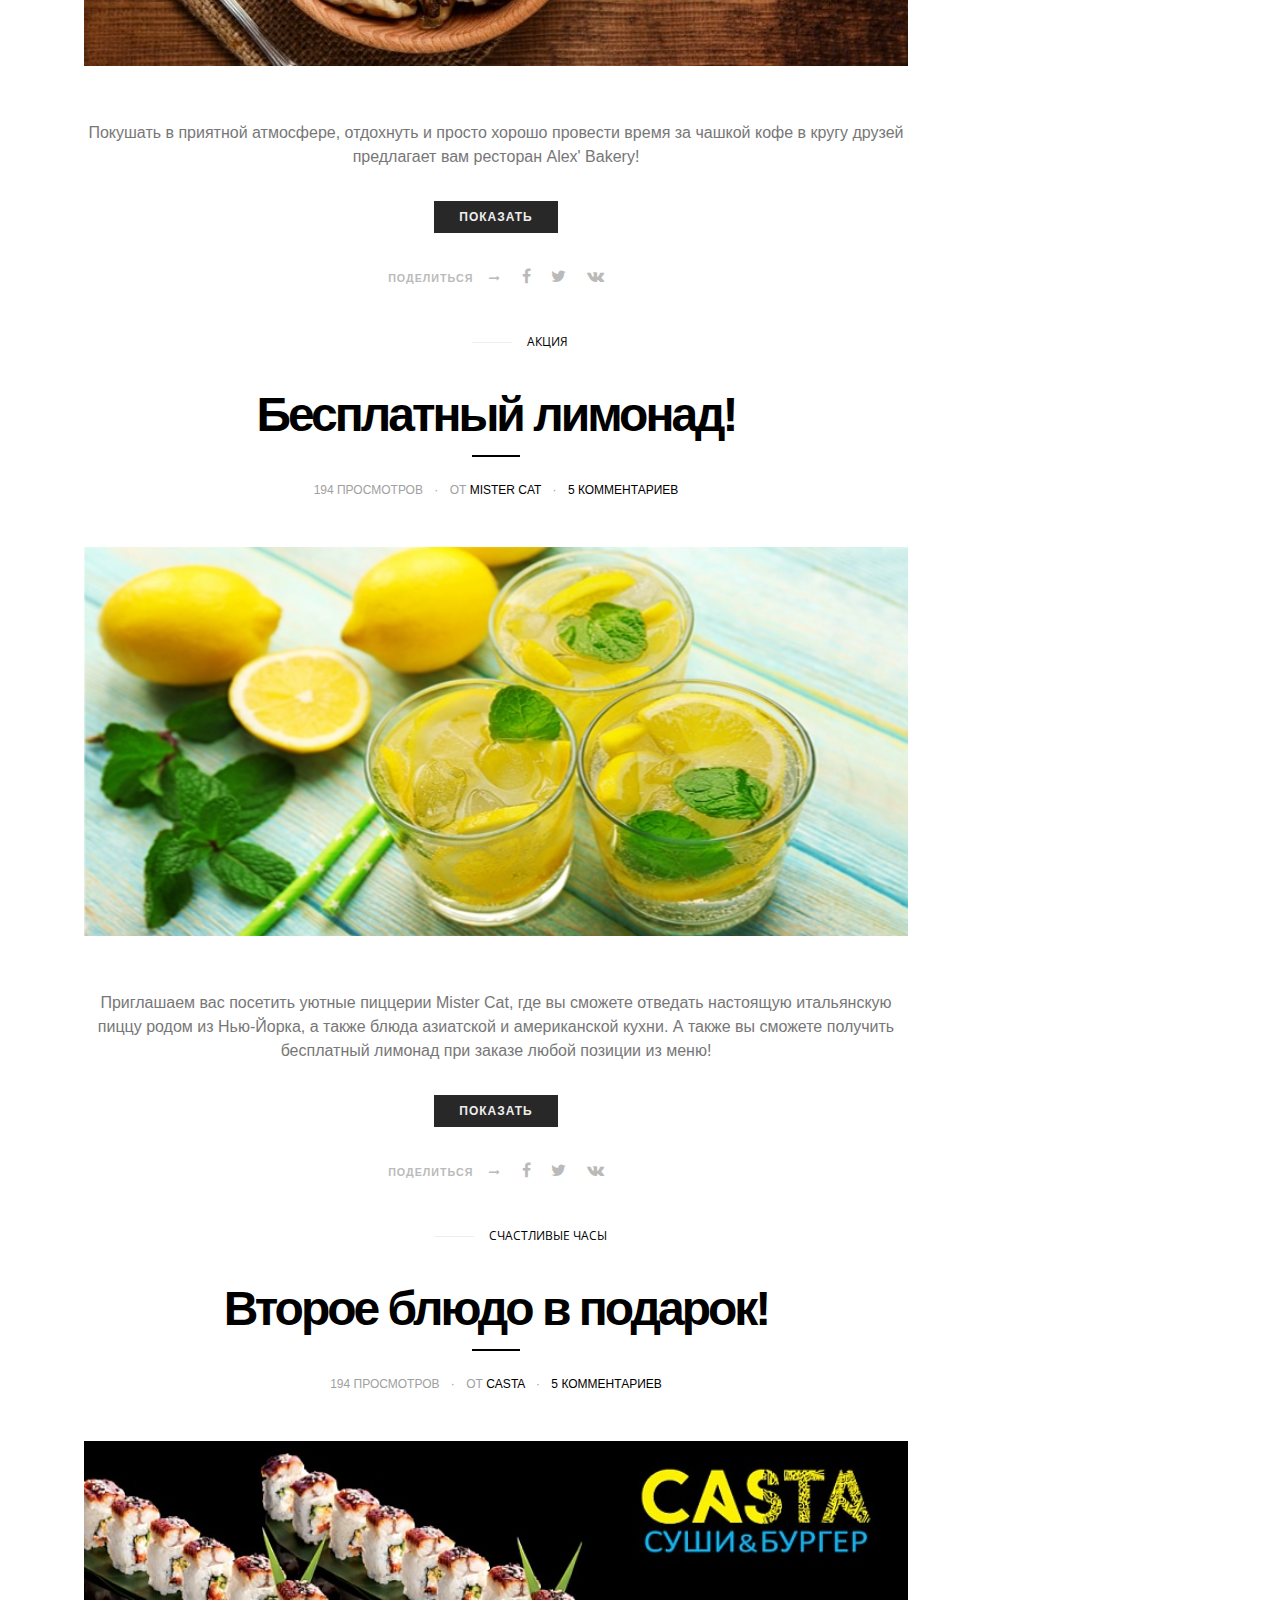
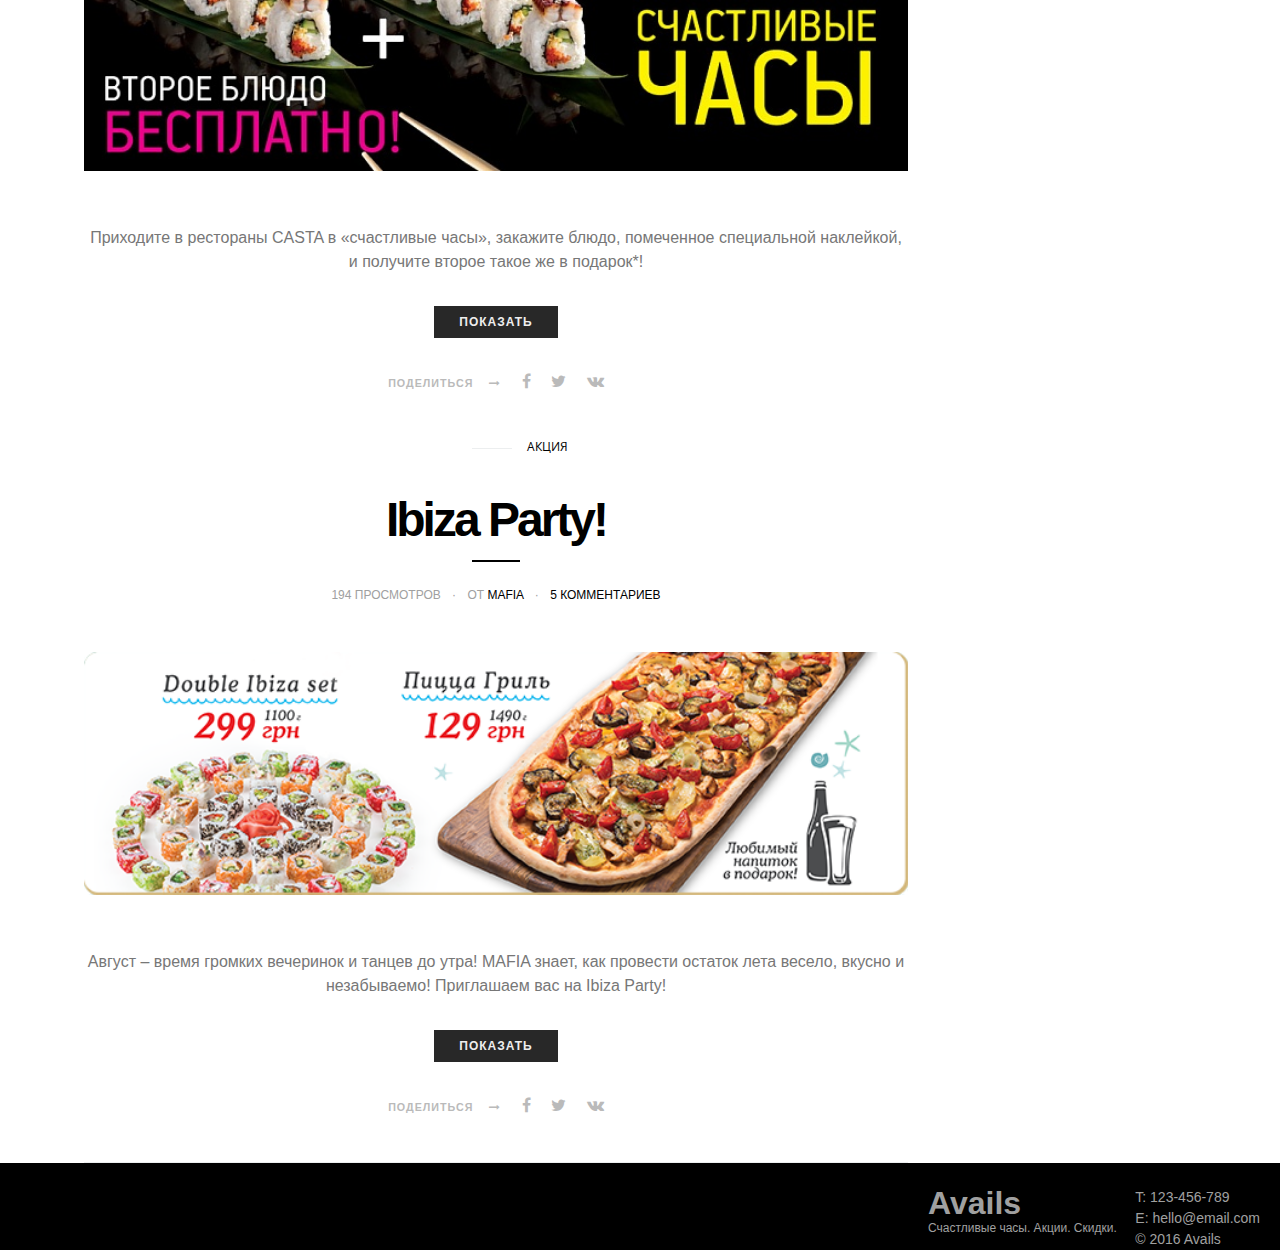
==== commit 67e71535: "add details of avails" ====
--- a/index.html
+++ b/index.html
@@ -2,19 +2,25 @@
 <html ng-app="availApp">
 <head>
     <meta charset="utf-8">
-    <link rel="stylesheet" href="css/normalize.css" type="text/css"/>
     <meta http-equiv="X-UA-Compatible" content="IE=edge">
     <meta name="viewport" content="width=device-width, initial-scale=1">
+
+    <link rel="stylesheet" href="css/normalize.css" type="text/css"/>
+    <link rel="stylesheet" href="css/font-awesome.css" type="text/css"/>
+    <link rel="stylesheet" href="css/style.css" type="text/css"/>
+    <link rel="stylesheet" href="css/components.css" type="text/css"/>
+    <link rel="stylesheet" href="css/avail-detail.css" type="text/css"/>
+    <link rel="stylesheet" href="css/app.animations.css" />
+
     <script src="bower_components/jquery/dist/jquery.js"></script>
     <script src="bower_components/angular/angular.js"></script>
     <script src="bower_components/angular-animate/angular-animate.js"></script>
     <script src="bower_components/angular-resource/angular-resource.js"></script>
     <script src="bower_components/angular-route/angular-route.js"></script>
-    <script src="app.module.js"></script>
-    <script src="app.config.js"></script>
-    <!--<script src="app.animations.js"></script>-->
+    <script src="js/app.module.js"></script>
+    <script src="js/app.config.js"></script>
+    <script src="js/app.animations.js"></script>
     <script src="core/core.module.js"></script>
-    <!--<script src="core/checktype/checktype.filter.js"></script>-->
     <script src="core/avail/avail.module.js"></script>
     <script src="core/avail/avail.service.js"></script>
     <script src="avail-list/avail-list.module.js"></script>
@@ -22,18 +28,17 @@
     <script src="avail-detail/avail-detail.module.js"></script>
     <script src="avail-detail/avail-detail.component.js"></script>
     <script src="js/sticky_kit.js"></script>
+    <script type="text/javascript" src="js/script.js"></script>
+
     <title>Avails</title>
-    <link rel="stylesheet" href="css/font-awesome.css" type="text/css">
-    <link rel="stylesheet" href="css/style.css" type="text/css"/>
-    <link rel="stylesheet" href="css/components.css" type="text/css">
-    <script type="text/javascript" src="js/script.js"></script>
+
 </head>
 <body>
 
 
 
 
-<div class="site-search clearfix" id="search">
+<!--<div class="site-search clearfix" id="search">
     <button type="button" class="close"></button>
     <div class="form-container">
         <div class="container">
@@ -53,7 +58,7 @@
             </div>
         </div>
     </div>
-</div>
+</div> -->
 
 <div class="view-container">
     <div ng-view class="view-frame"></div>
--- a/css/style.css
+++ b/css/style.css
@@ -156,7 +156,7 @@
     display: inline-block;
 }
 
-.post-categories::before {
+.post-type::before {
     content: '';
     vertical-align: middle;
     display: inline-block;
@@ -494,6 +494,43 @@
     display: none;
 }
 
+.avail {
+    background-color: white;
+    display: none;
+    float: left;
+    margin-right: 3em;
+
+}
+
+.avail:first-child {
+    display: block;
+}
+
+.avail-images {
+    background-color: white;
+    overflow: hidden;
+    position: relative;
+}
+
+ul.post-thumbs {
+    list-style: none;
+    margin: 0;
+}
+
+ul.post-thumbs img {
+    height: 100px;
+    padding: 1em;
+    width: 100px;
+}
+
+ul.post-thumbs li {
+    background-color: white;
+    border: 1px solid black;
+    cursor: pointer;
+    display: inline-block;
+    margin: 1em;
+}
+
 @media (min-width: 768px) {
 
     .header-list .site-description {
--- a/css/avail-detail.css
+++ b/css/avail-detail.css
@@ -0,0 +1,10 @@
+.post-description h3 {
+    color: #000;
+}
+
+.post-description ul {
+    list-style: none;
+    text-align: center;
+    margin: 0;
+    padding: 0;
+}--- a/css/app.animations.css
+++ b/css/app.animations.css
@@ -0,0 +1,65 @@
+
+.avail-list-item.ng-enter,
+.avail-list-item.ng-leave,
+.avail-list-item.ng-move {
+    overflow: hidden;
+    transition: 0.5s linear all;
+}
+
+.avail-list-item.ng-enter,
+.avail-list-item.ng-leave.ng-leave-active,
+.avail-list-item.ng-move {
+    height: 0;
+    margin-bottom: 0;
+    opacity: 0;
+    padding-bottom: 0;
+    padding-top: 0;
+}
+
+.avail-list-item.ng-enter.ng-enter-active,
+.avail-list-item.ng-leave,
+.avail-list-item.ng-move.ng-move-active {
+    height: 120px;
+    margin-bottom: 20px;
+    opacity: 1;
+    padding-bottom: 4px;
+    padding-top: 15px;
+}
+
+
+.view-container {
+    position: relative;
+}
+
+.view-frame {
+    margin-top: 20px;
+}
+
+.view-frame.ng-enter,
+.view-frame.ng-leave {
+    background: white;
+    left: 0;
+    position: absolute;
+    right: 0;
+    top: 0;
+}
+
+.view-frame.ng-enter {
+    animation: 1s fade-in;
+    z-index: 100;
+}
+
+.view-frame.ng-leave {
+    animation: 1s fade-out;
+    z-index: 99;
+}
+
+@keyframes fade-in {
+    from { opacity: 0; }
+    to   { opacity: 1; }
+}
+
+@keyframes fade-out {
+    from { opacity: 1; }
+    to   { opacity: 0; }
+}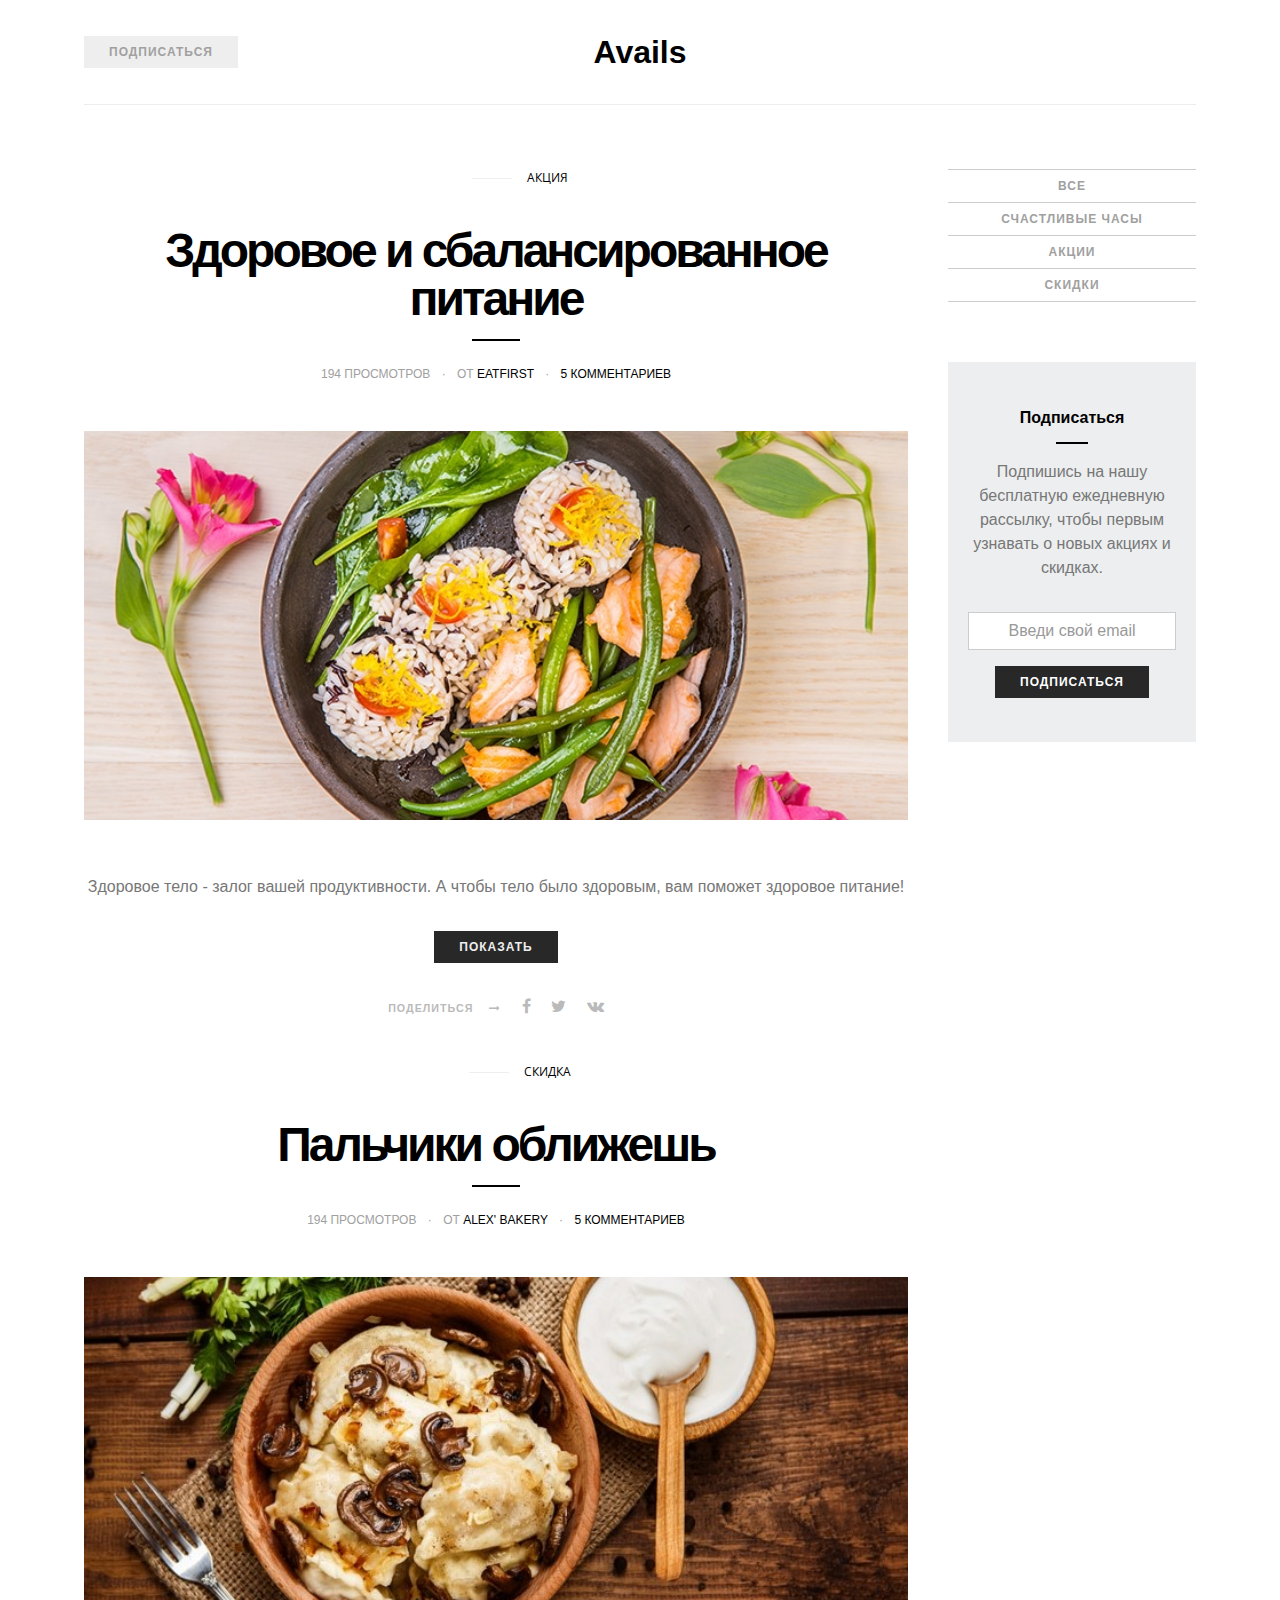
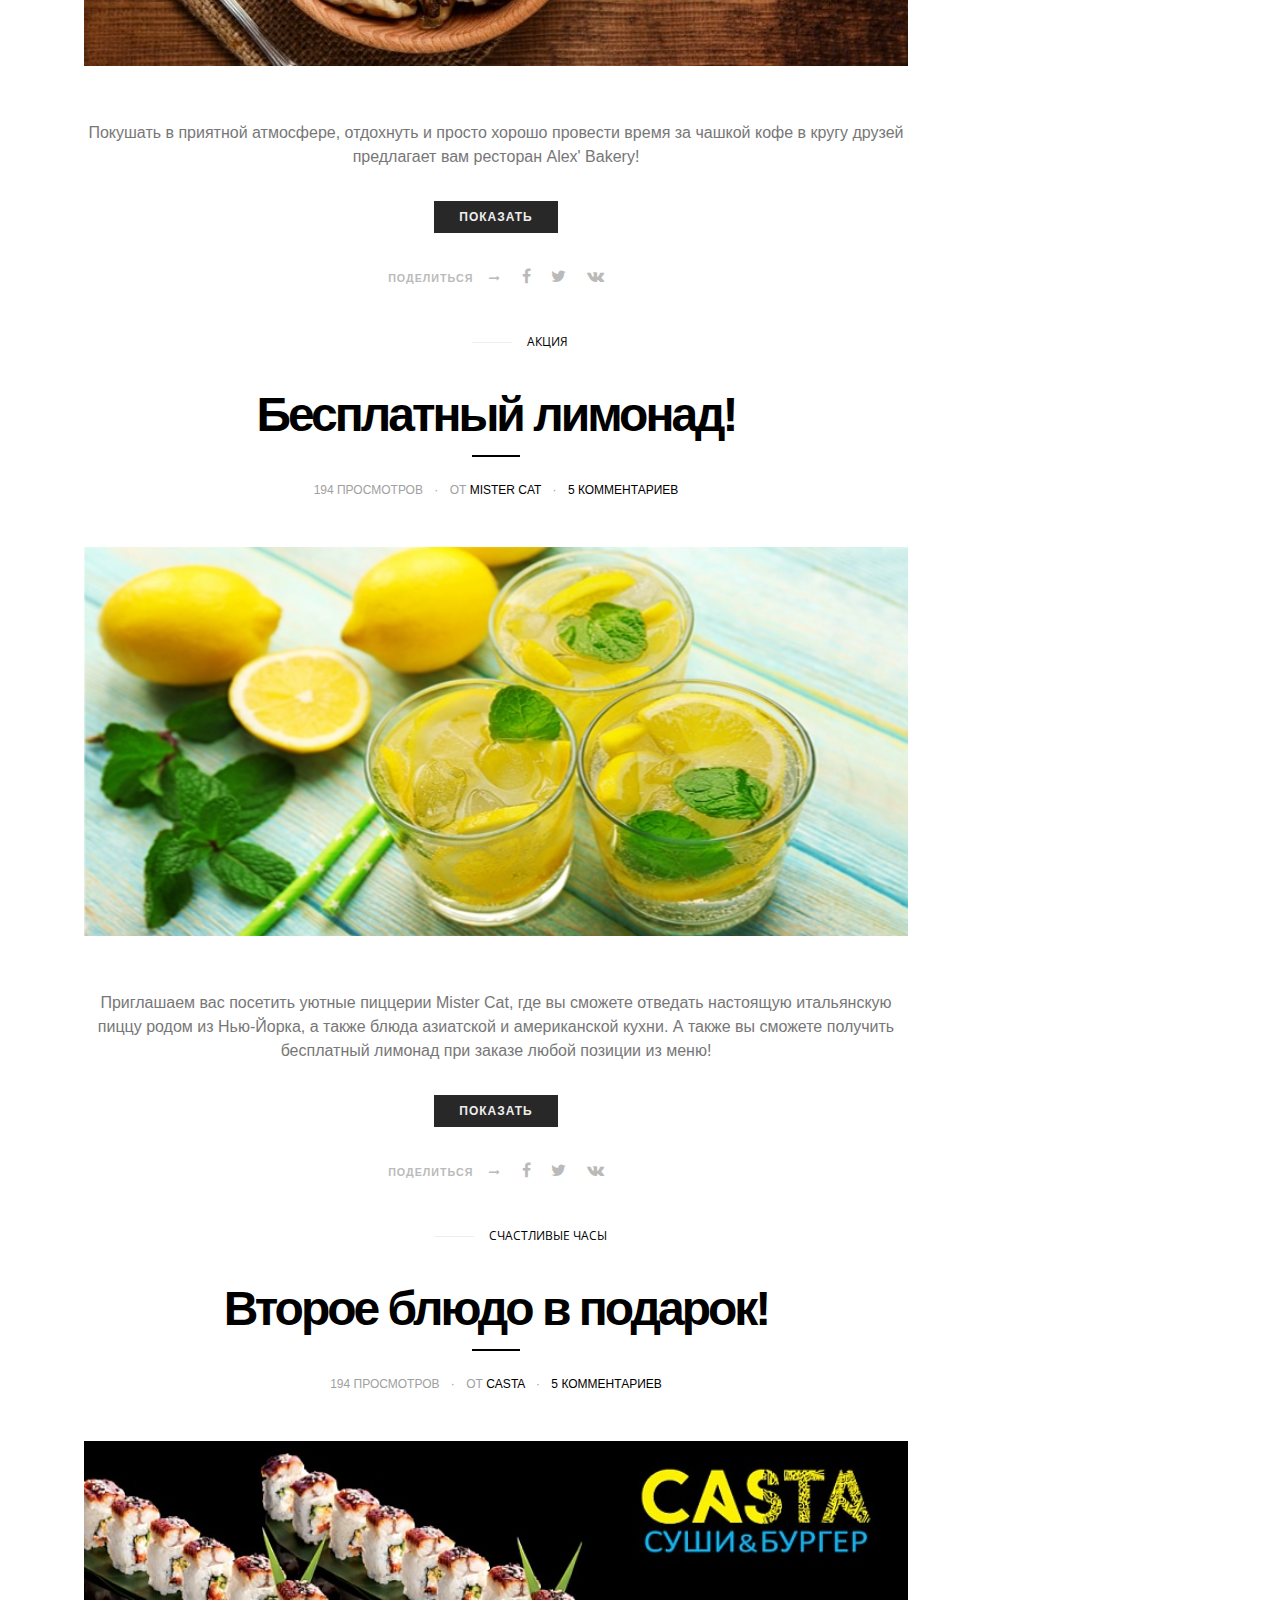
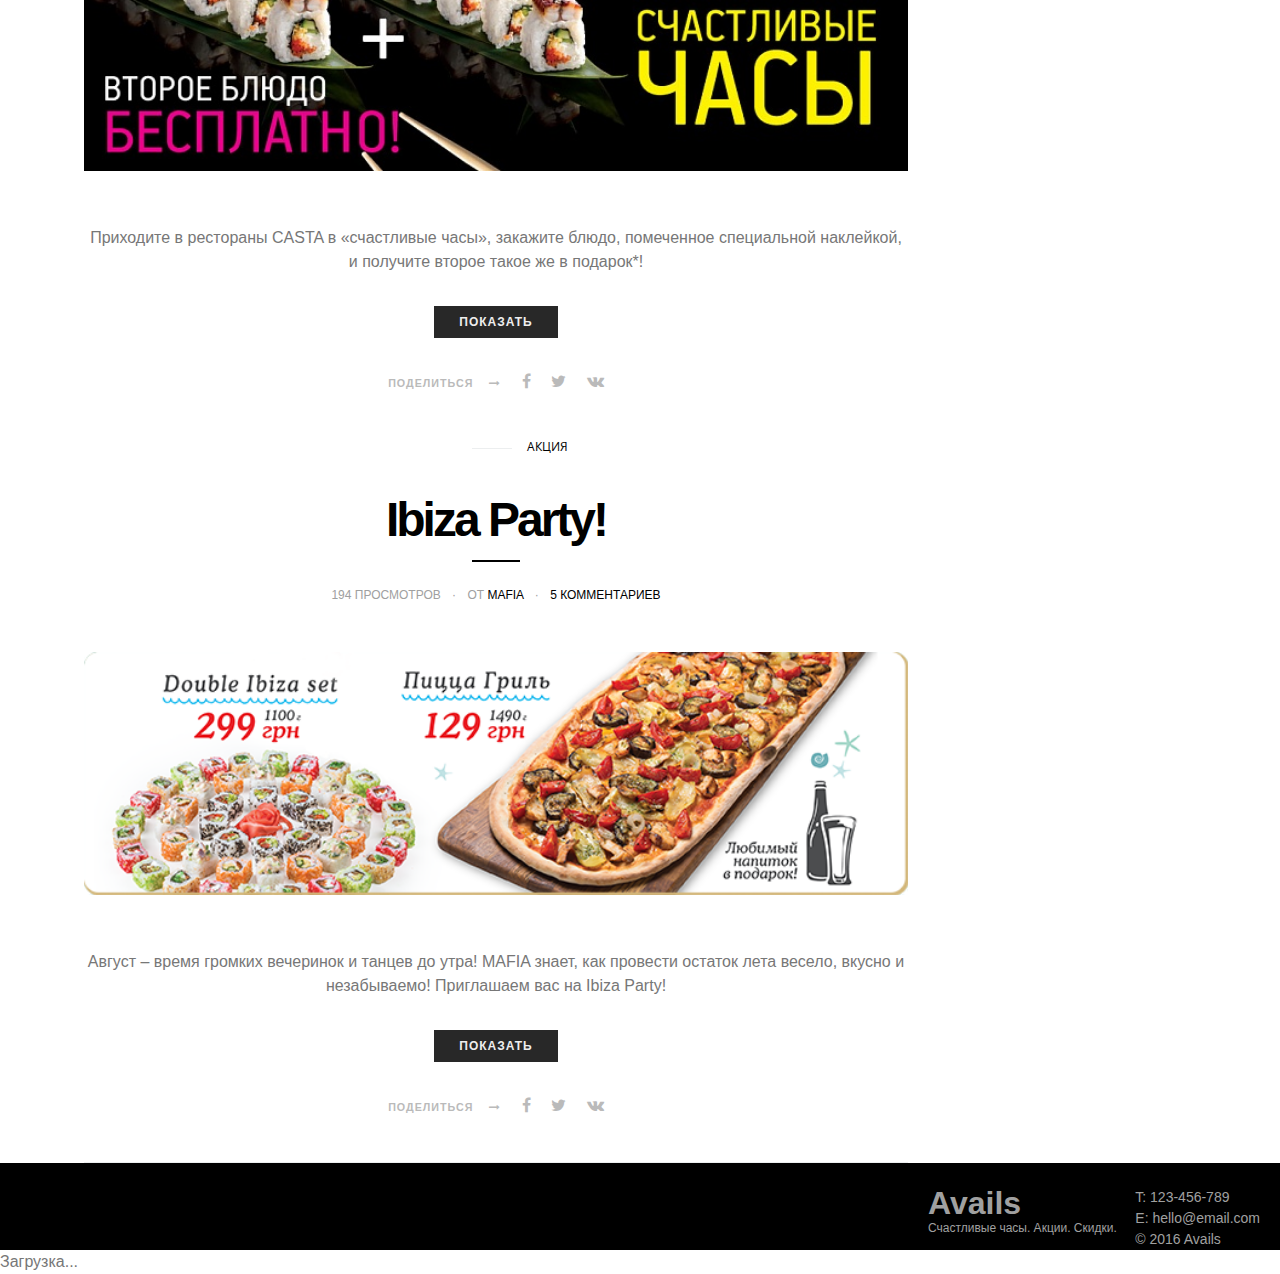
==== commit 559731cd: "add mg widget" ====
--- a/index.html
+++ b/index.html
@@ -64,5 +64,20 @@
     <div ng-view class="view-frame"></div>
 </div>
 
+
+<!-- Composite Start -->
+<div id="M368324ScriptRootC620834">
+    <div id="M368324PreloadC620834">
+        Загрузка...    </div>
+    <script>
+        (function(){
+            var D=new Date(),d=document,b='body',ce='createElement',ac='appendChild',st='style',ds='display',n='none',gi='getElementById',lp=d.location.protocol,wp=lp.indexOf('http')==0?lp:'https:';
+            var i=d[ce]('iframe');i[st][ds]=n;d[gi]("M368324ScriptRootC620834")[ac](i);try{var iw=i.contentWindow.document;iw.open();iw.writeln("<ht"+"ml><bo"+"dy></bo"+"dy></ht"+"ml>");iw.close();var c=iw[b];}
+            catch(e){var iw=d;var c=d[gi]("M368324ScriptRootC620834");}var dv=iw[ce]('div');dv.id="MG_ID";dv[st][ds]=n;dv.innerHTML=620834;c[ac](dv);
+            var s=iw[ce]('script');s.async='async';s.defer='defer';s.charset='utf-8';s.src=wp+"//jsc.marketgid.com/b/a/backd.cc.ua.620834.js?t="+D.getYear()+D.getMonth()+D.getUTCDate()+D.getUTCHours();c[ac](s);})();
+    </script>
+</div>
+<!-- Composite End -->
+
 </body>
 </html>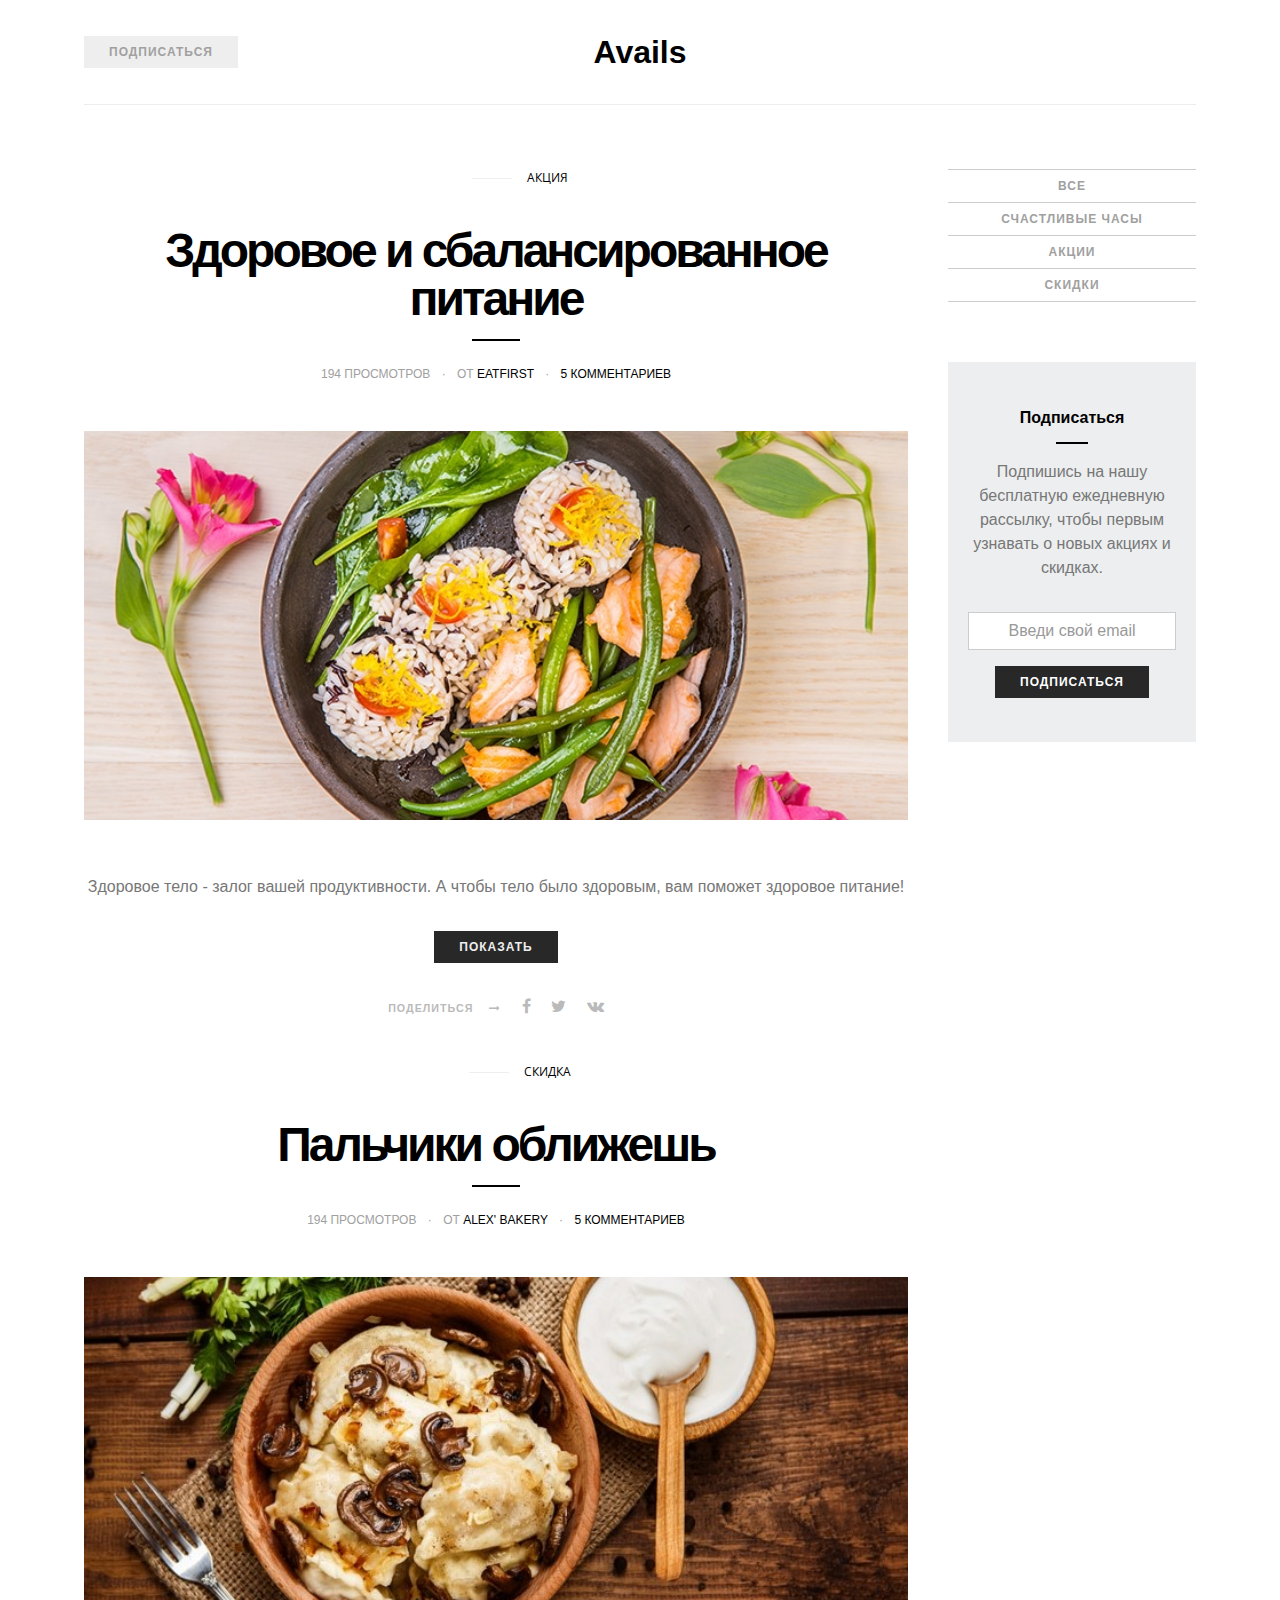
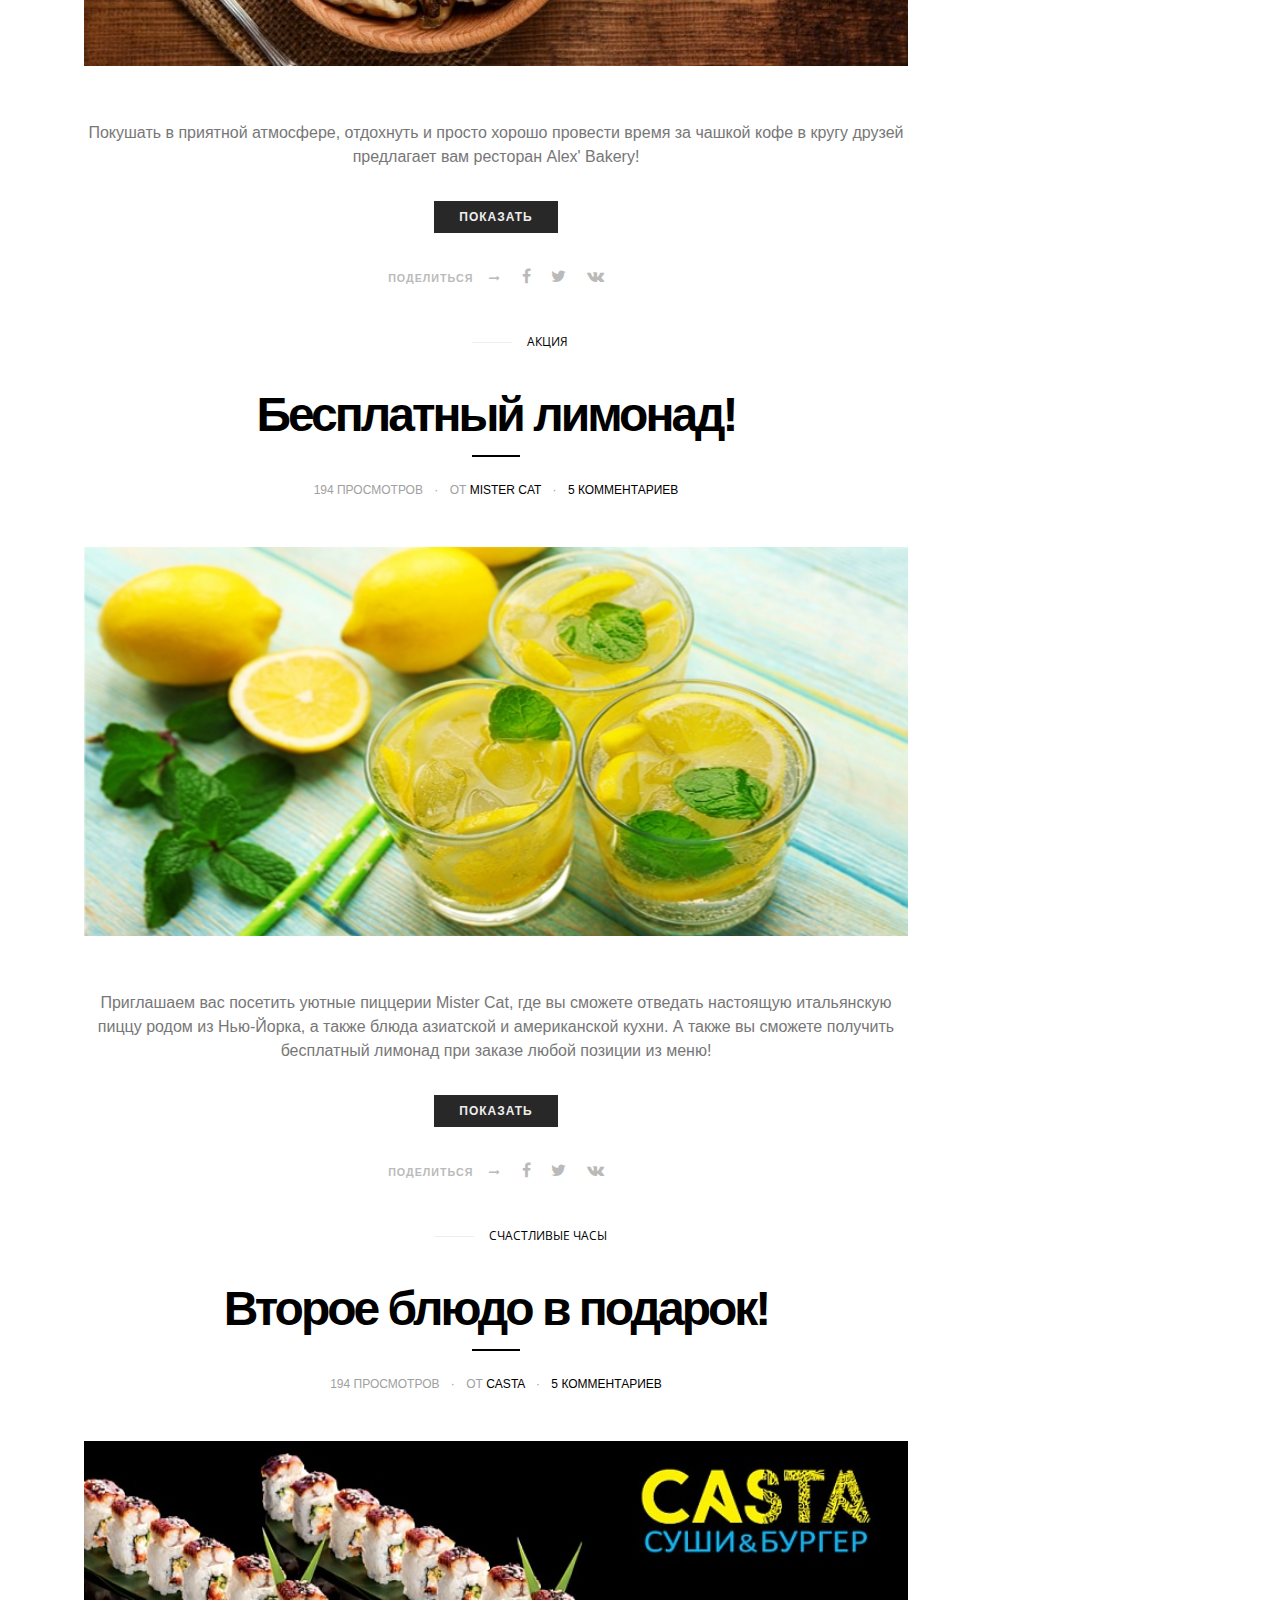
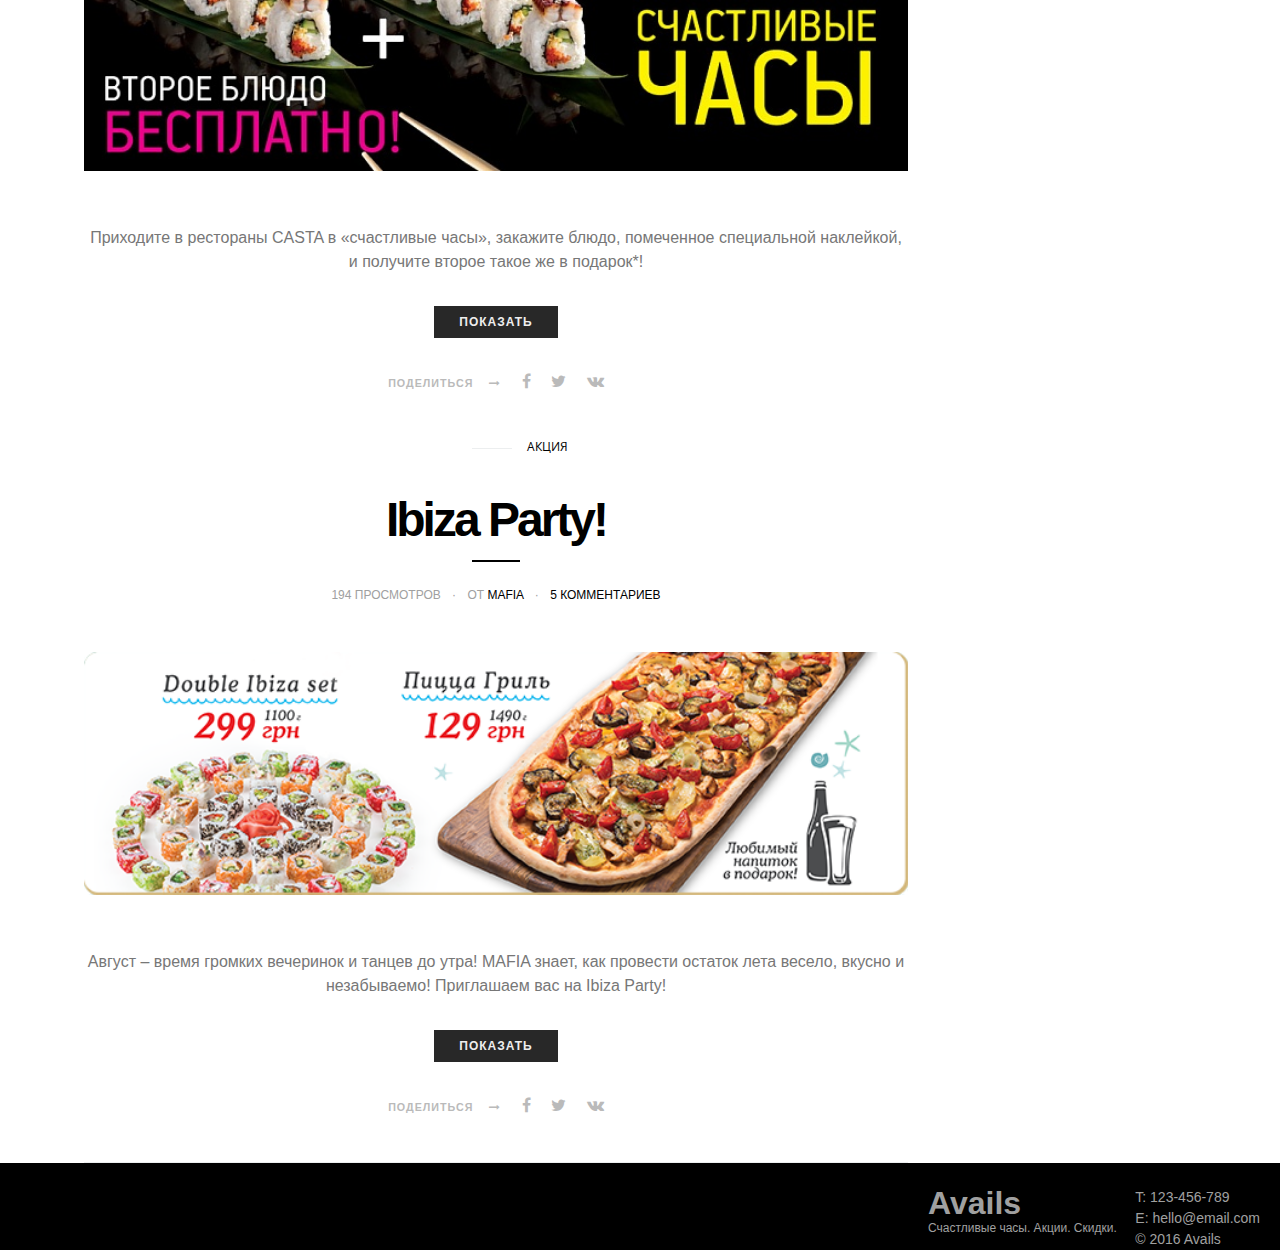
==== commit 8c51bbea: "delete widget" ====
--- a/index.html
+++ b/index.html
@@ -65,19 +65,5 @@
 </div>
 
 
-<!-- Composite Start -->
-<div id="M368324ScriptRootC620834">
-    <div id="M368324PreloadC620834">
-        Загрузка...    </div>
-    <script>
-        (function(){
-            var D=new Date(),d=document,b='body',ce='createElement',ac='appendChild',st='style',ds='display',n='none',gi='getElementById',lp=d.location.protocol,wp=lp.indexOf('http')==0?lp:'https:';
-            var i=d[ce]('iframe');i[st][ds]=n;d[gi]("M368324ScriptRootC620834")[ac](i);try{var iw=i.contentWindow.document;iw.open();iw.writeln("<ht"+"ml><bo"+"dy></bo"+"dy></ht"+"ml>");iw.close();var c=iw[b];}
-            catch(e){var iw=d;var c=d[gi]("M368324ScriptRootC620834");}var dv=iw[ce]('div');dv.id="MG_ID";dv[st][ds]=n;dv.innerHTML=620834;c[ac](dv);
-            var s=iw[ce]('script');s.async='async';s.defer='defer';s.charset='utf-8';s.src=wp+"//jsc.marketgid.com/b/a/backd.cc.ua.620834.js?t="+D.getYear()+D.getMonth()+D.getUTCDate()+D.getUTCHours();c[ac](s);})();
-    </script>
-</div>
-<!-- Composite End -->
-
 </body>
 </html>